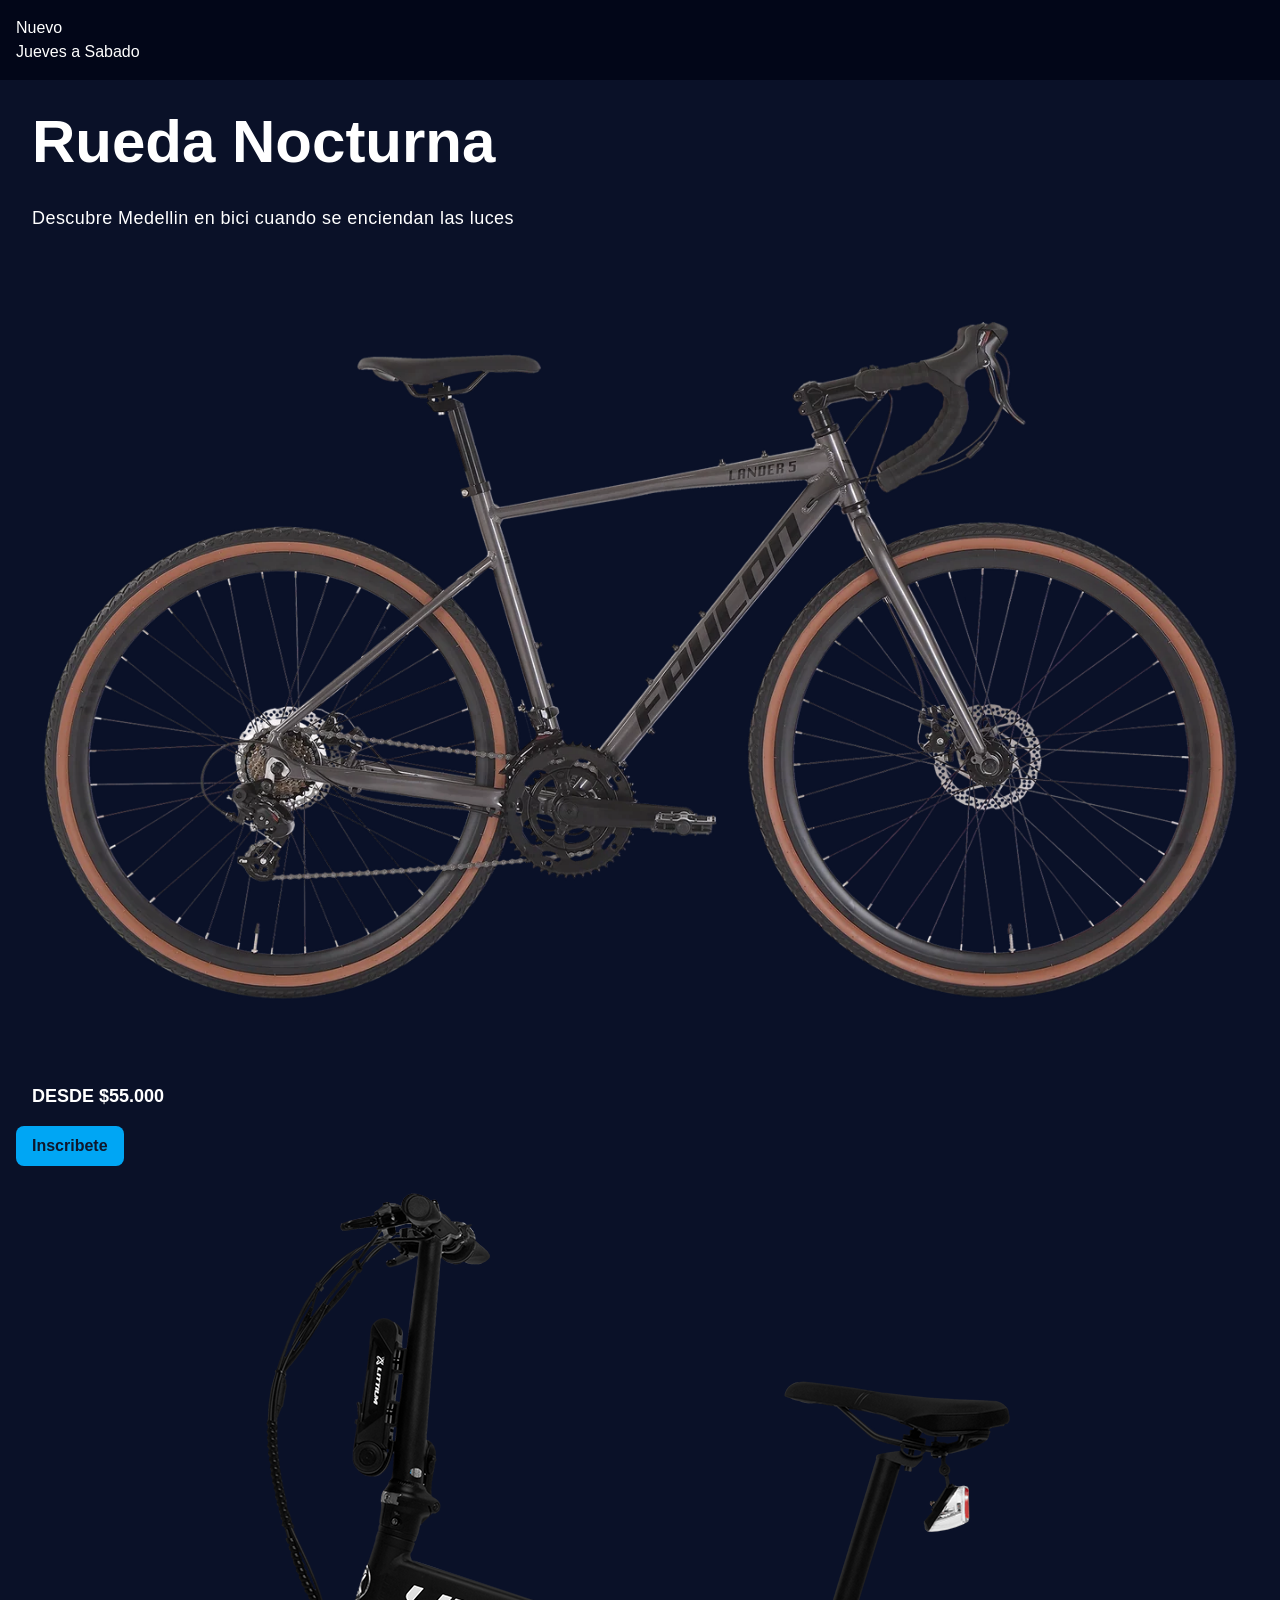
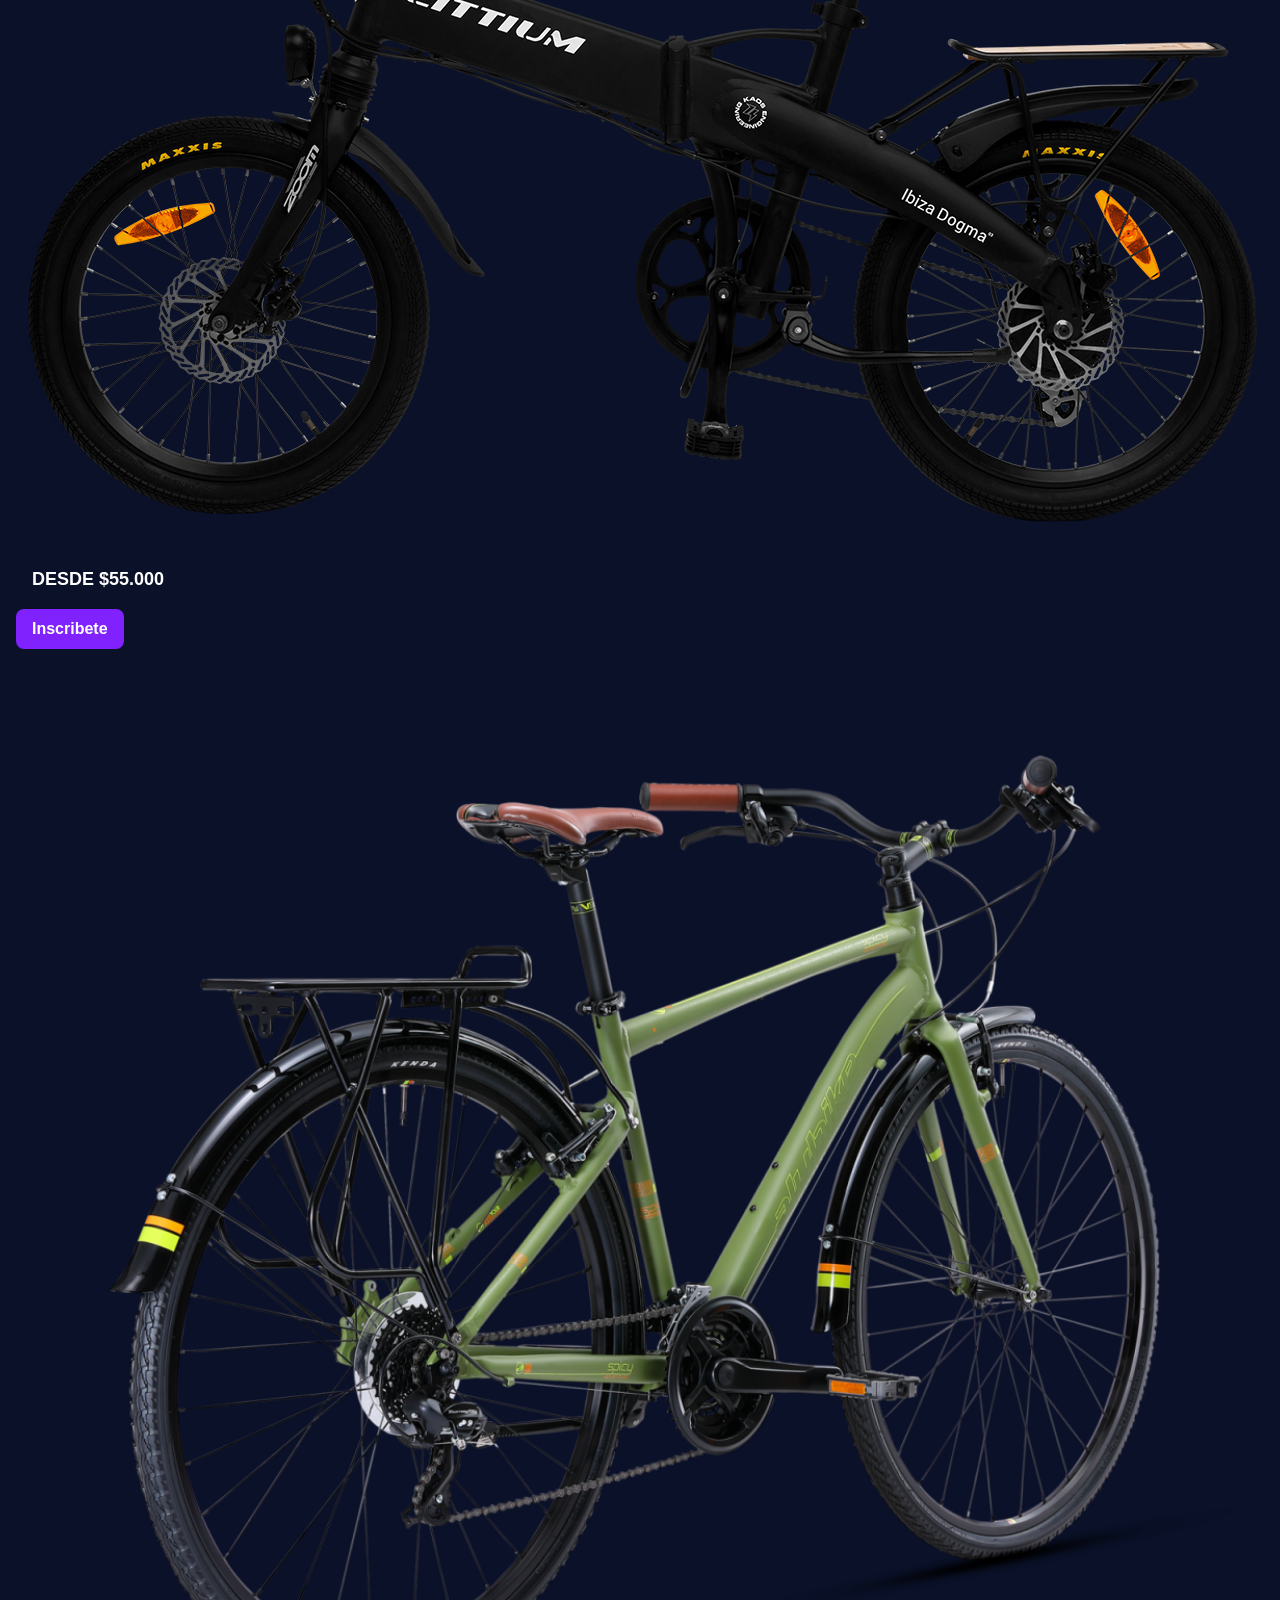
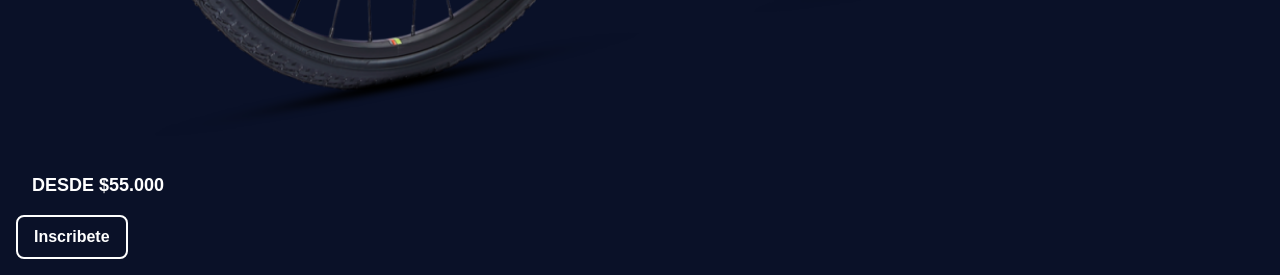
==== nocturna/index.html @ 8369d0ea "Add Tailwind CLI build for nocturna Co-authored-by: Copilot <223556219+Copilot@users.noreply.github." ====
<!DOCTYPE html>
<html lang="es">
<head>
  <meta charset="UTF-8">
  <meta name="viewport" content="width=device-width, initial-scale=1.0">
  <title>Rueda Nocturna</title>
  <link href="./src/output.css" rel="stylesheet">
</head>
<body class="min-h-screen bg-miColor-500 text-white">
  <header class="bg-miColor-900 p-4">
    <p>Nuevo</p>
    <p>Jueves a Sabado</p>
  </header>

  <main class="bg-miColor-500 p-4">
    <section>
      <h1 class="bg-miColor-100 p-4 text-6xl font-bold">Rueda Nocturna</h1>
      <p class="p-4 text-lg tracking-wide">Descubre Medellin en bici cuando se enciendan las luces</p>

      <img src="../img/Gravel Aventura.png" alt="Gravel Aventura" class="h-auto w-full" width="600" height="400">
      <p class="p-4 text-lg uppercase"><strong>desde $55.000</strong></p>
      <button class="rounded-lg bg-sky-500 px-4 py-2 font-semibold text-slate-900 transition-colors hover:bg-sky-400 focus-visible:outline-none focus-visible:ring-2 focus-visible:ring-yellow-300 focus-visible:ring-offset-2">Inscribete</button>

      <img src="../img/Electrica Urbana.png" alt="Bicicleta electrica" class="h-auto w-full" width="600" height="400">
      <p class="p-4 text-lg uppercase"><strong>desde $55.000</strong></p>
      <button class="rounded-lg bg-violet-600 px-4 py-2 font-semibold text-white transition-colors hover:bg-violet-500 focus-visible:outline-none focus-visible:ring-2 focus-visible:ring-yellow-300 focus-visible:ring-offset-2">Inscribete</button>

      <img src="../img/Urbana.png" alt="Bicicleta Urbana" class="h-auto w-full" width="600" height="400">
      <p class="p-4 text-lg uppercase"><strong>desde $55.000</strong></p>
      <button class="rounded-lg border-2 border-white bg-transparent px-4 py-2 font-semibold text-white transition-colors hover:bg-white hover:text-miColor-900 focus-visible:outline-none focus-visible:ring-2 focus-visible:ring-yellow-300 focus-visible:ring-offset-2">Inscribete</button>
    </section>
  </main>
</body>
</html>
---- nocturna/src/output.css ----
/*! tailwindcss v4.3.5 | MIT License | https://tailwindcss.com */
@layer properties;
@layer theme, base, components, utilities;
@layer theme {
  :root, :host {
    --font-sans: -apple-system, BlinkMacSystemFont, "Segoe UI", Roboto, "Helvetica Neue",
      "Noto Sans", Arial, sans-serif, "Apple Color Emoji", "Segoe UI Emoji",
      "Segoe UI Symbol", "Noto Color Emoji";
    --font-mono: ui-monospace, SFMono-Regular, Menlo, Monaco, Consolas, "Liberation Mono",
      "Courier New", monospace;
    --color-yellow-300: oklch(90.5% 0.182 98.111);
    --color-sky-400: oklch(74.6% 0.16 232.661);
    --color-sky-500: oklch(68.5% 0.169 237.323);
    --color-sky-700: oklch(50% 0.134 242.749);
    --color-blue-700: oklch(48.8% 0.243 264.376);
    --color-violet-500: oklch(60.6% 0.25 292.717);
    --color-violet-600: oklch(54.1% 0.281 293.009);
    --color-slate-900: oklch(20.8% 0.042 265.755);
    --color-white: #fff;
    --spacing: 0.25rem;
    --text-lg: 1.125rem;
    --text-lg--line-height: calc(1.75 / 1.125);
    --text-6xl: 3.75rem;
    --text-6xl--line-height: 1;
    --font-weight-semibold: 600;
    --font-weight-bold: 700;
    --tracking-wide: 0.025em;
    --radius-lg: 0.5rem;
    --default-transition-duration: 150ms;
    --default-transition-timing-function: cubic-bezier(0.4, 0, 0.2, 1);
    --default-font-family: var(--font-sans);
    --default-mono-font-family: var(--font-mono);
    --color-miColor-100: #0A1128;
    --color-miColor-500: #0A1128;
    --color-miColor-900: oklch(12.9% 0.042 264.695);
  }
}
@layer base {
  *, ::after, ::before, ::backdrop, ::file-selector-button {
    box-sizing: border-box;
    margin: 0;
    padding: 0;
    border: 0 solid;
  }
  html, :host {
    line-height: 1.5;
    -webkit-text-size-adjust: 100%;
    tab-size: 4;
    font-family: var(--default-font-family, -apple-system, BlinkMacSystemFont, "Segoe UI", Roboto, "Helvetica Neue", "Noto Sans", Arial, sans-serif, "Apple Color Emoji", "Segoe UI Emoji", "Segoe UI Symbol", "Noto Color Emoji");
    font-feature-settings: var(--default-font-feature-settings, normal);
    font-variation-settings: var(--default-font-variation-settings, normal);
    -webkit-tap-highlight-color: transparent;
  }
  hr {
    height: 0;
    color: inherit;
    border-top-width: 1px;
  }
  abbr:where([title]) {
    -webkit-text-decoration: underline dotted;
    text-decoration: underline dotted;
  }
  h1, h2, h3, h4, h5, h6 {
    font-size: inherit;
    font-weight: inherit;
  }
  a {
    color: inherit;
    -webkit-text-decoration: inherit;
    text-decoration: inherit;
  }
  b, strong {
    font-weight: bolder;
  }
  code, kbd, samp, pre {
    font-family: var(--default-mono-font-family, ui-monospace, SFMono-Regular, Menlo, Monaco, Consolas, "Liberation Mono", "Courier New", monospace);
    font-feature-settings: var(--default-mono-font-feature-settings, normal);
    font-variation-settings: var(--default-mono-font-variation-settings, normal);
    font-size: 1em;
  }
  small {
    font-size: 80%;
  }
  sub, sup {
    font-size: 75%;
    line-height: 0;
    position: relative;
    vertical-align: baseline;
  }
  sub {
    bottom: -0.25em;
  }
  sup {
    top: -0.5em;
  }
  table {
    text-indent: 0;
    border-color: inherit;
    border-collapse: collapse;
  }
  :-moz-focusring:where(:not(iframe)) {
    outline: auto;
  }
  progress {
    vertical-align: baseline;
  }
  summary {
    display: list-item;
  }
  ol, ul, menu {
    list-style: none;
  }
  img, svg, video, canvas, audio, iframe, embed, object {
    display: block;
    vertical-align: middle;
  }
  img, video {
    max-width: 100%;
    height: auto;
  }
  button, input, select, optgroup, textarea, ::file-selector-button {
    font: inherit;
    font-feature-settings: inherit;
    font-variation-settings: inherit;
    letter-spacing: inherit;
    color: inherit;
    border-radius: 0;
    background-color: transparent;
    opacity: 1;
  }
  :where(select:is([multiple], [size])) optgroup {
    font-weight: bolder;
  }
  :where(select:is([multiple], [size])) optgroup option {
    padding-inline-start: 20px;
  }
  ::file-selector-button {
    margin-inline-end: 4px;
  }
  ::placeholder {
    opacity: 1;
  }
  @supports (not (-webkit-appearance: -apple-pay-button))  or (contain-intrinsic-size: 1px) {
    ::placeholder {
      color: currentcolor;
      @supports (color: color-mix(in lab, red, red)) {
        color: color-mix(in oklab, currentcolor 50%, transparent);
      }
    }
  }
  textarea {
    resize: vertical;
  }
  ::-webkit-search-decoration {
    -webkit-appearance: none;
  }
  ::-webkit-date-and-time-value {
    min-height: 1lh;
    text-align: inherit;
  }
  ::-webkit-datetime-edit {
    display: inline-flex;
  }
  ::-webkit-datetime-edit-fields-wrapper {
    padding: 0;
  }
  ::-webkit-datetime-edit, ::-webkit-datetime-edit-year-field, ::-webkit-datetime-edit-month-field, ::-webkit-datetime-edit-day-field, ::-webkit-datetime-edit-hour-field, ::-webkit-datetime-edit-minute-field, ::-webkit-datetime-edit-second-field, ::-webkit-datetime-edit-millisecond-field, ::-webkit-datetime-edit-meridiem-field {
    padding-block: 0;
  }
  ::-webkit-calendar-picker-indicator {
    line-height: 1;
  }
  :-moz-ui-invalid {
    box-shadow: none;
  }
  button, input:where([type="button"], [type="reset"], [type="submit"]), ::file-selector-button {
    appearance: button;
  }
  ::-webkit-inner-spin-button, ::-webkit-outer-spin-button {
    height: auto;
  }
  [hidden]:where(:not([hidden="until-found"])) {
    display: none !important;
  }
}
@layer utilities {
  .h-auto {
    height: auto;
  }
  .min-h-screen {
    min-height: 100vh;
  }
  .w-full {
    width: 100%;
  }
  .rounded-lg {
    border-radius: var(--radius-lg);
  }
  .border-2 {
    border-style: var(--tw-border-style);
    border-width: 2px;
  }
  .border-white {
    border-color: var(--color-white);
  }
  .bg-miColor-100 {
    background-color: var(--color-miColor-100);
  }
  .bg-miColor-500 {
    background-color: var(--color-miColor-500);
  }
  .bg-miColor-900 {
    background-color: var(--color-miColor-900);
  }
  .bg-sky-500 {
    background-color: var(--color-sky-500);
  }
  .bg-transparent {
    background-color: transparent;
  }
  .bg-violet-600 {
    background-color: var(--color-violet-600);
  }
  .p-4 {
    padding: calc(var(--spacing) * 4);
  }
  .px-4 {
    padding-inline: calc(var(--spacing) * 4);
  }
  .py-2 {
    padding-block: calc(var(--spacing) * 2);
  }
  .text-6xl {
    font-size: var(--text-6xl);
    line-height: var(--tw-leading, var(--text-6xl--line-height));
  }
  .text-lg {
    font-size: var(--text-lg);
    line-height: var(--tw-leading, var(--text-lg--line-height));
  }
  .font-bold {
    --tw-font-weight: var(--font-weight-bold);
    font-weight: var(--font-weight-bold);
  }
  .font-semibold {
    --tw-font-weight: var(--font-weight-semibold);
    font-weight: var(--font-weight-semibold);
  }
  .tracking-wide {
    --tw-tracking: var(--tracking-wide);
    letter-spacing: var(--tracking-wide);
  }
  .text-slate-900 {
    color: var(--color-slate-900);
  }
  .text-white {
    color: var(--color-white);
  }
  .uppercase {
    text-transform: uppercase;
  }
  .transition-colors {
    transition-property: color, background-color, border-color, outline-color, text-decoration-color, fill, stroke, --tw-gradient-from, --tw-gradient-via, --tw-gradient-to;
    transition-timing-function: var(--tw-ease, var(--default-transition-timing-function));
    transition-duration: var(--tw-duration, var(--default-transition-duration));
  }
  @media (hover: hover) {
    :is(:where(.group):hover .group-hover\:stroke-white) {
      stroke: var(--color-white);
    }
    .hover\:bg-blue-700:hover {
      background-color: var(--color-blue-700);
    }
    .hover\:bg-sky-400:hover {
      background-color: var(--color-sky-400);
    }
    .hover\:bg-violet-500:hover {
      background-color: var(--color-violet-500);
    }
    .hover\:bg-white:hover {
      background-color: var(--color-white);
    }
    .hover\:text-miColor-900:hover {
      color: var(--color-miColor-900);
    }
  }
  .focus\:ring-sky-400:focus {
    --tw-ring-color: var(--color-sky-400);
  }
  .focus\:outline-none:focus {
    --tw-outline-style: none;
    outline-style: none;
  }
  .focus-visible\:ring-2:focus-visible {
    --tw-ring-shadow: var(--tw-ring-inset, ) 0 0 0 calc(2px + var(--tw-ring-offset-width)) var(--tw-ring-color, currentcolor);
    box-shadow: var(--tw-inset-shadow), var(--tw-inset-ring-shadow), var(--tw-ring-offset-shadow), var(--tw-ring-shadow), var(--tw-shadow);
  }
  .focus-visible\:ring-yellow-300:focus-visible {
    --tw-ring-color: var(--color-yellow-300);
  }
  .focus-visible\:ring-offset-2:focus-visible {
    --tw-ring-offset-width: 2px;
    --tw-ring-offset-shadow: var(--tw-ring-inset, ) 0 0 0 var(--tw-ring-offset-width) var(--tw-ring-offset-color);
  }
  .focus-visible\:outline-none:focus-visible {
    --tw-outline-style: none;
    outline-style: none;
  }
  .active\:bg-sky-700:active {
    background-color: var(--color-sky-700);
  }
}
@property --tw-border-style {
  syntax: "*";
  inherits: false;
  initial-value: solid;
}
@property --tw-font-weight {
  syntax: "*";
  inherits: false;
}
@property --tw-tracking {
  syntax: "*";
  inherits: false;
}
@property --tw-shadow {
  syntax: "*";
  inherits: false;
  initial-value: 0 0 #0000;
}
@property --tw-shadow-color {
  syntax: "*";
  inherits: false;
}
@property --tw-shadow-alpha {
  syntax: "<percentage>";
  inherits: false;
  initial-value: 100%;
}
@property --tw-inset-shadow {
  syntax: "*";
  inherits: false;
  initial-value: 0 0 #0000;
}
@property --tw-inset-shadow-color {
  syntax: "*";
  inherits: false;
}
@property --tw-inset-shadow-alpha {
  syntax: "<percentage>";
  inherits: false;
  initial-value: 100%;
}
@property --tw-ring-color {
  syntax: "*";
  inherits: false;
}
@property --tw-ring-shadow {
  syntax: "*";
  inherits: false;
  initial-value: 0 0 #0000;
}
@property --tw-inset-ring-color {
  syntax: "*";
  inherits: false;
}
@property --tw-inset-ring-shadow {
  syntax: "*";
  inherits: false;
  initial-value: 0 0 #0000;
}
@property --tw-ring-inset {
  syntax: "*";
  inherits: false;
}
@property --tw-ring-offset-width {
  syntax: "<length>";
  inherits: false;
  initial-value: 0px;
}
@property --tw-ring-offset-color {
  syntax: "*";
  inherits: false;
  initial-value: #fff;
}
@property --tw-ring-offset-shadow {
  syntax: "*";
  inherits: false;
  initial-value: 0 0 #0000;
}
@layer properties {
  @supports ((-webkit-hyphens: none) and (not (margin-trim: block))) or ((-moz-orient: inline) and (not (color:rgb(from red r g b)))) {
    *, ::before, ::after, ::backdrop {
      --tw-border-style: solid;
      --tw-font-weight: initial;
      --tw-tracking: initial;
      --tw-shadow: 0 0 #0000;
      --tw-shadow-color: initial;
      --tw-shadow-alpha: 100%;
      --tw-inset-shadow: 0 0 #0000;
      --tw-inset-shadow-color: initial;
      --tw-inset-shadow-alpha: 100%;
      --tw-ring-color: initial;
      --tw-ring-shadow: 0 0 #0000;
      --tw-inset-ring-color: initial;
      --tw-inset-ring-shadow: 0 0 #0000;
      --tw-ring-inset: initial;
      --tw-ring-offset-width: 0px;
      --tw-ring-offset-color: #fff;
      --tw-ring-offset-shadow: 0 0 #0000;
    }
  }
}
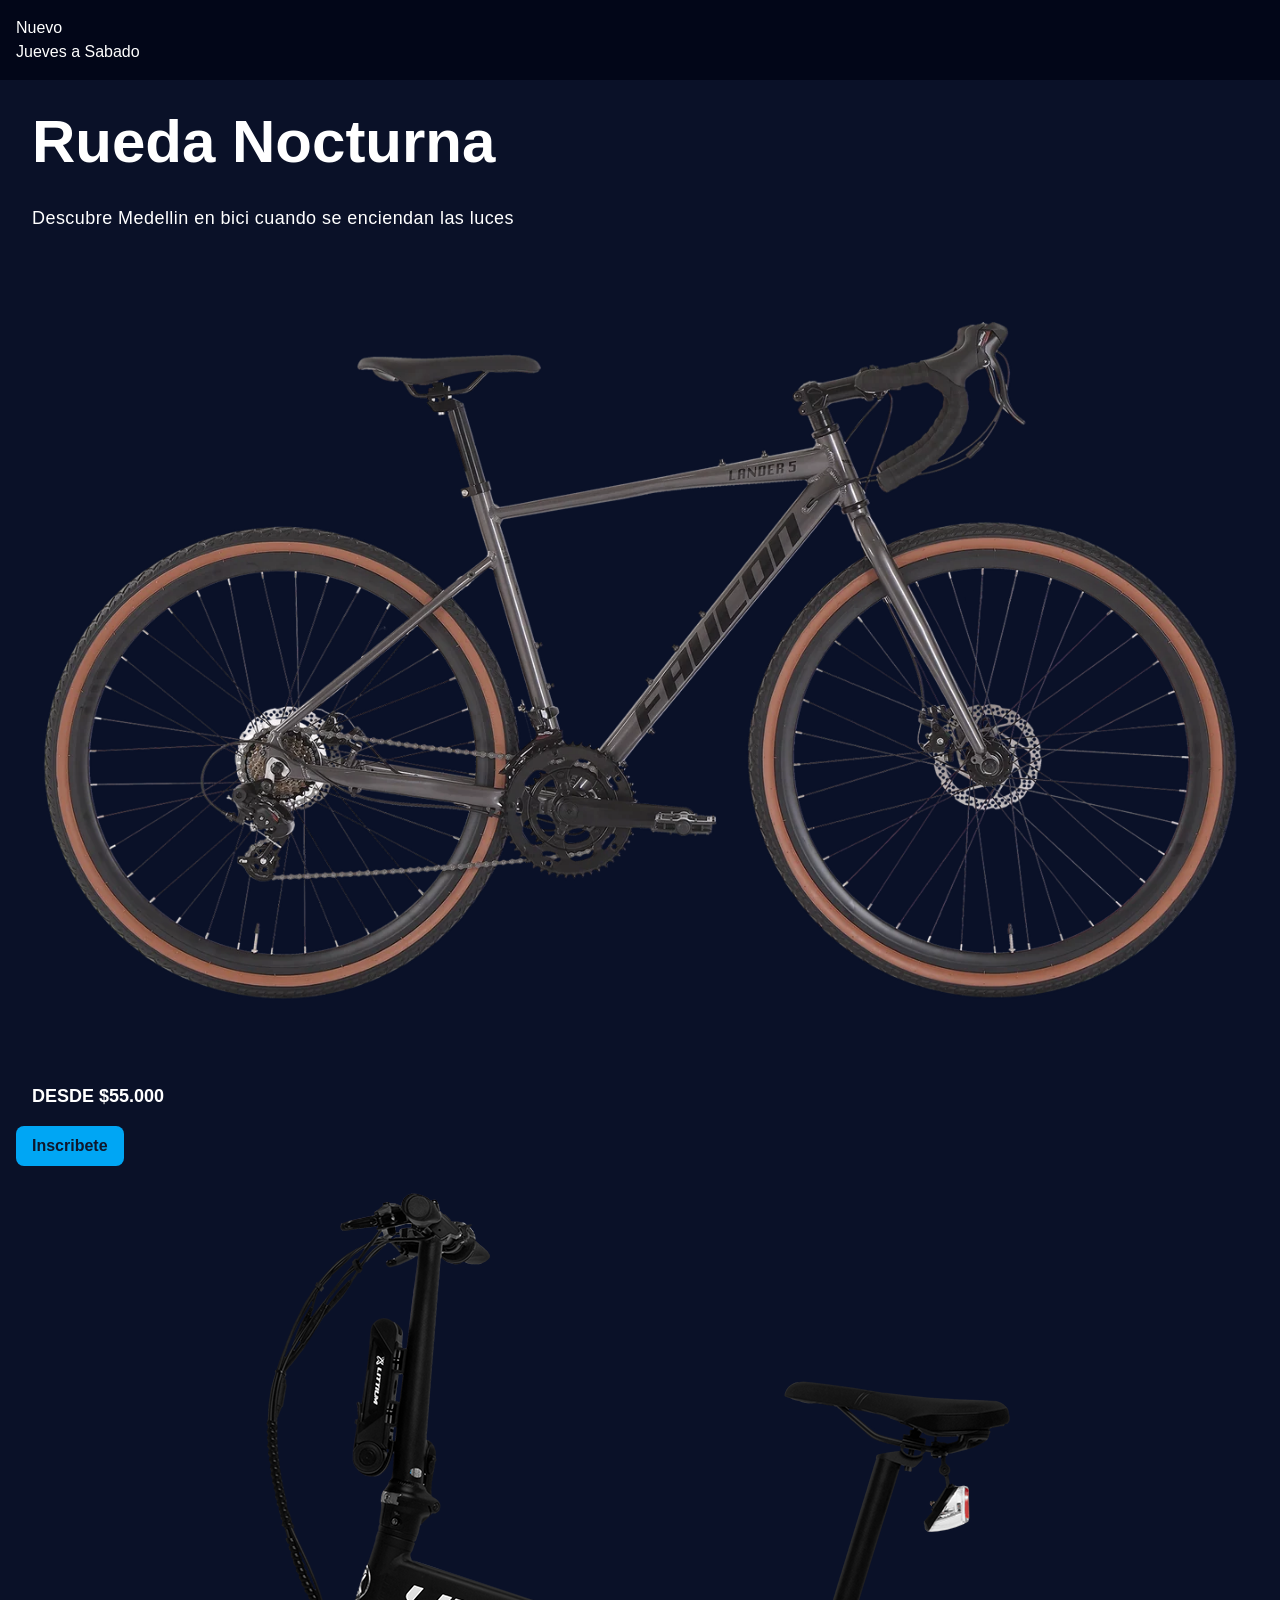
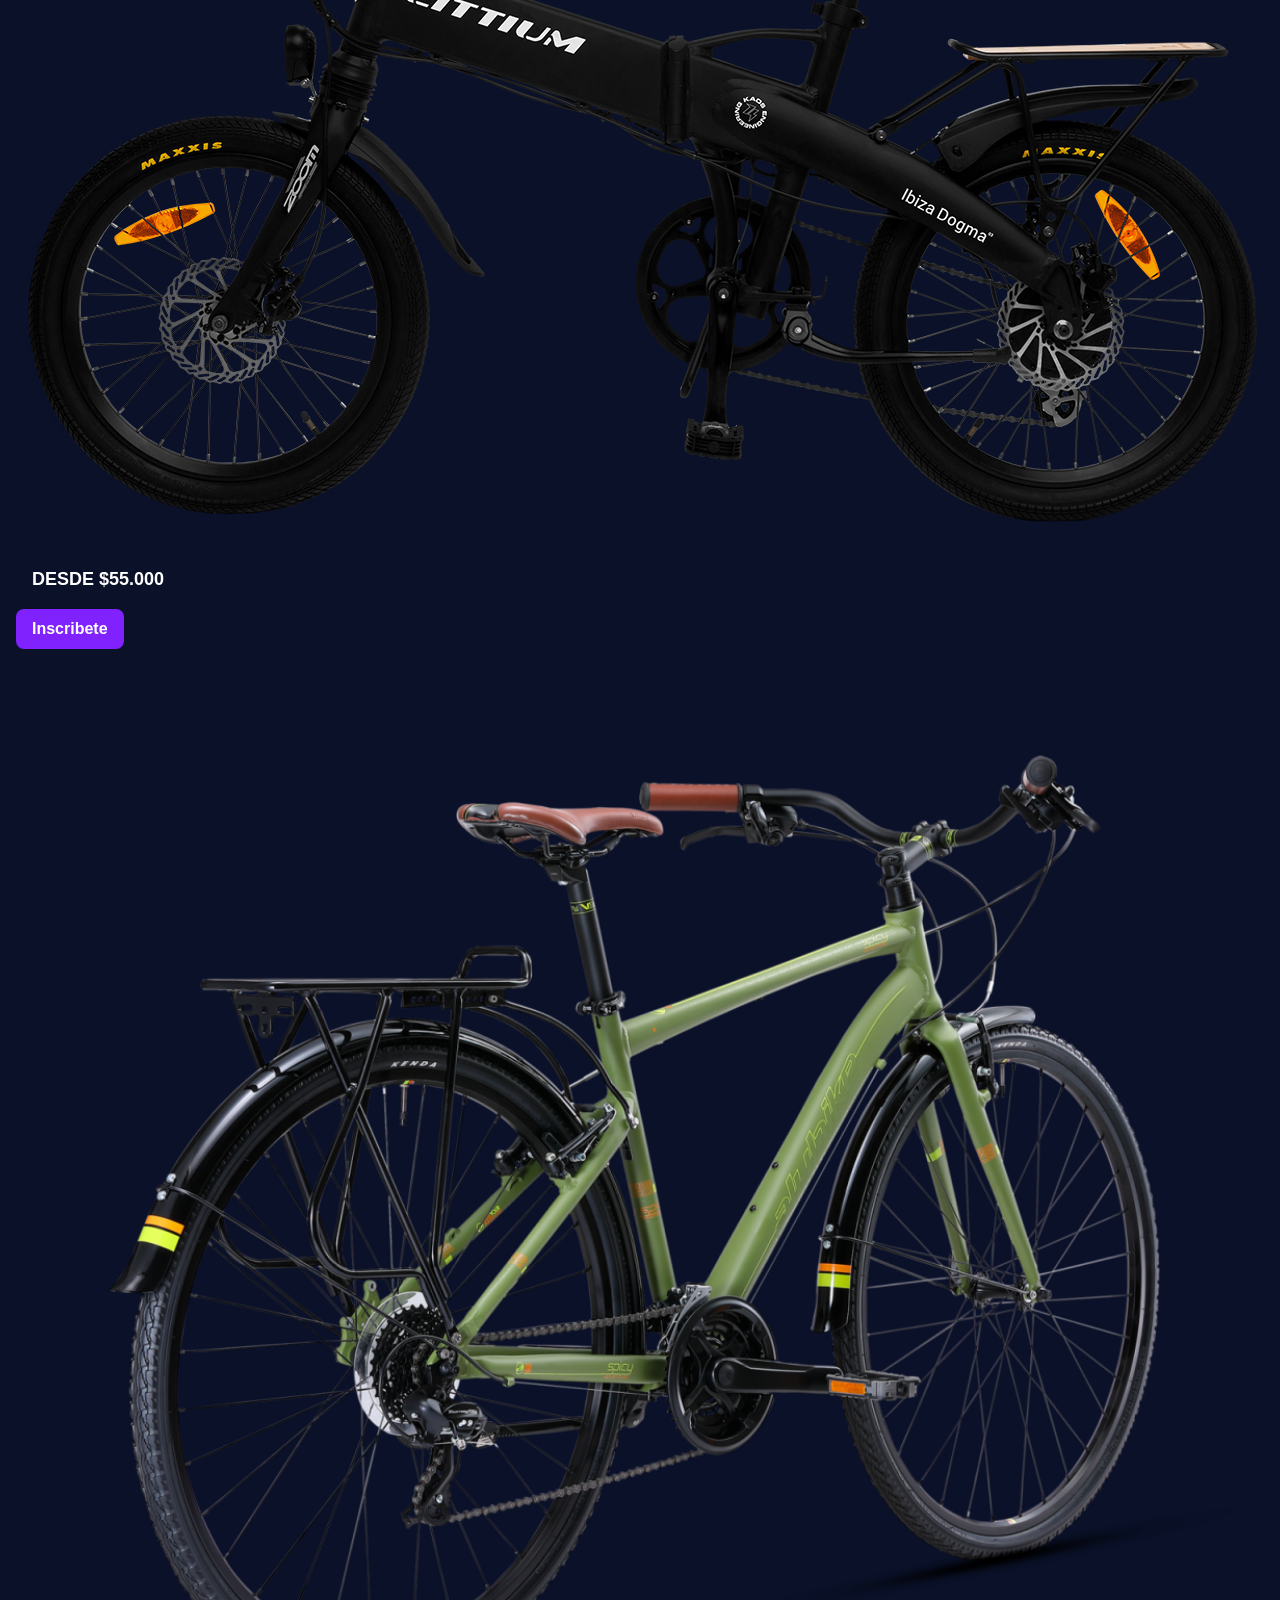
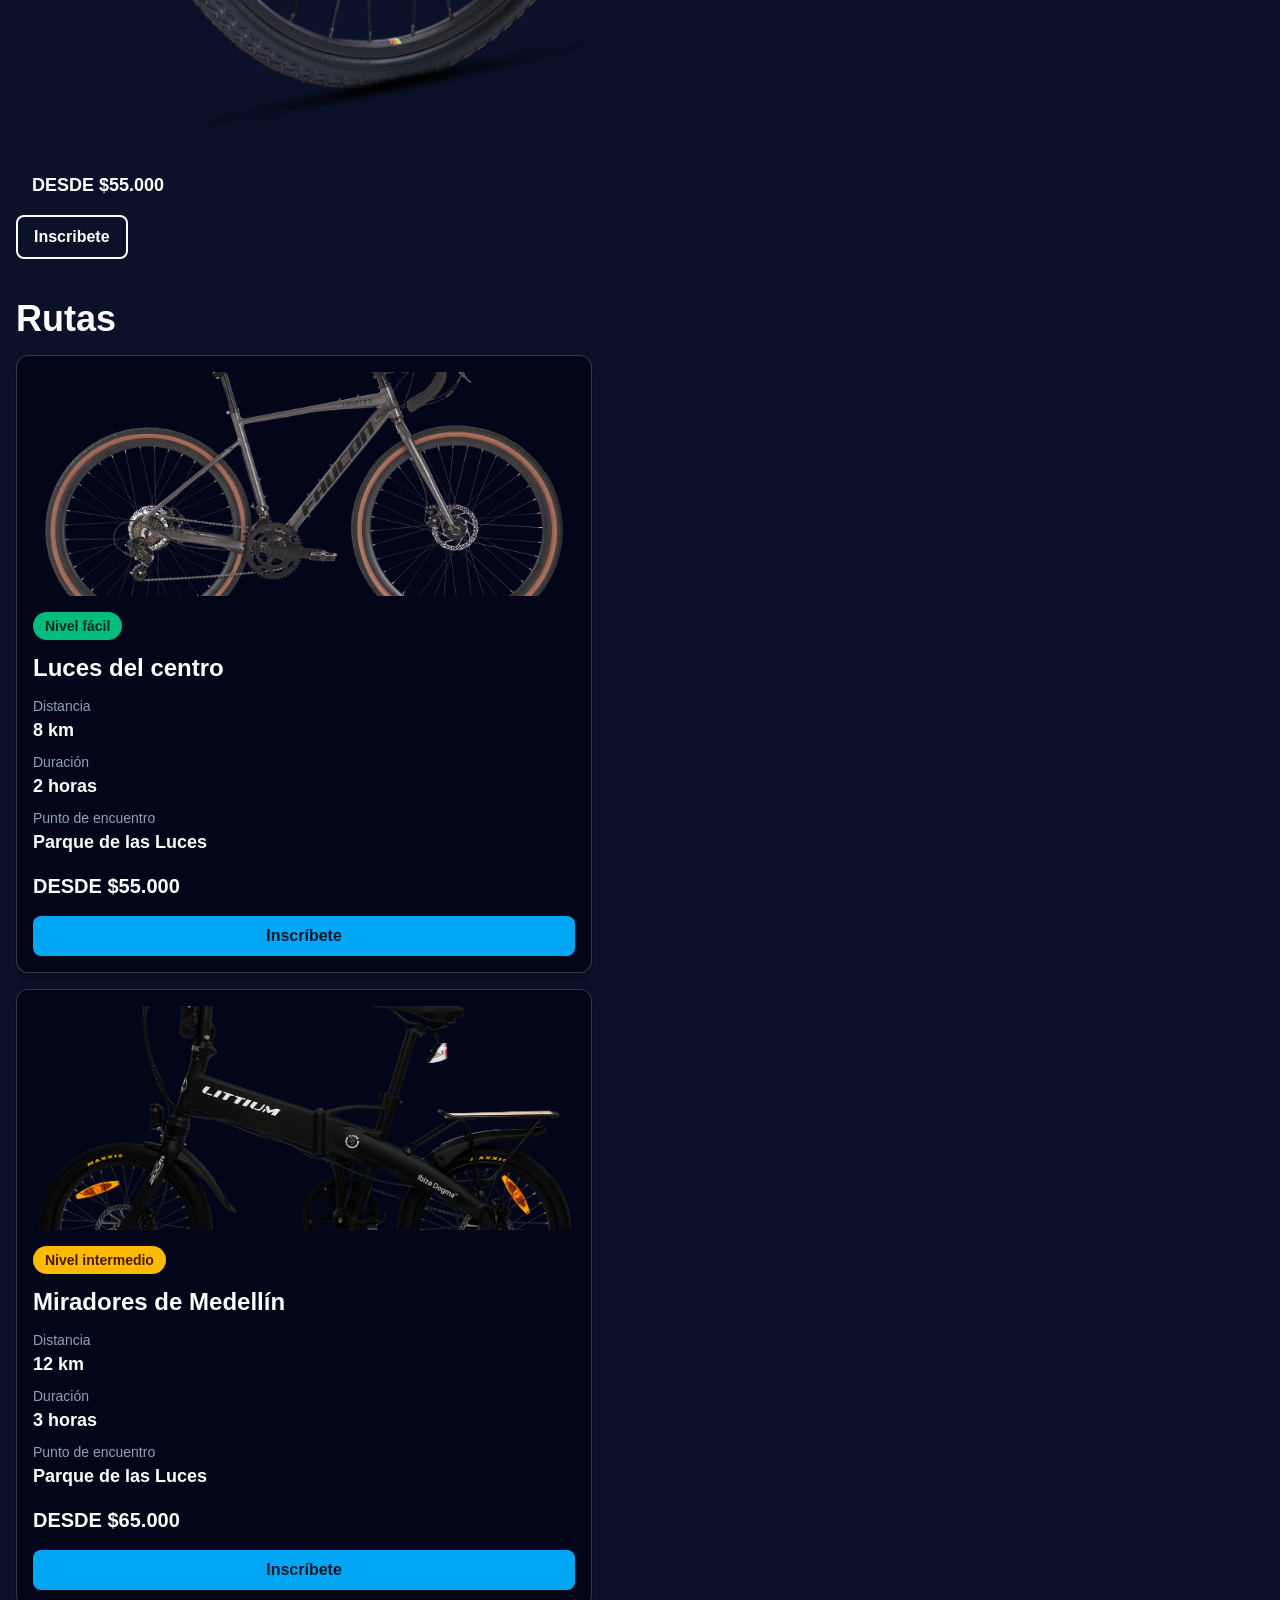
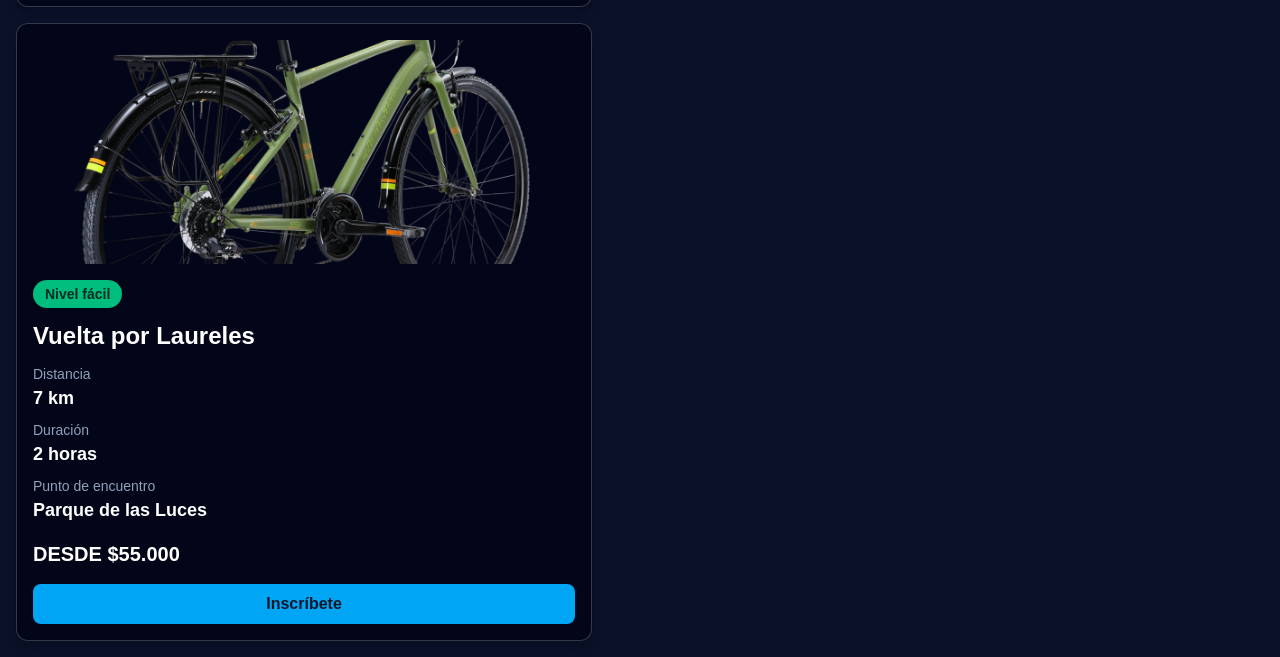
==== commit 21c87088: "Rueda Nocturna dia 1-parte tres" ====
--- a/nocturna/index.html
+++ b/nocturna/index.html
@@ -29,6 +29,46 @@
       <p class="p-4 text-lg uppercase"><strong>desde $55.000</strong></p>
       <button class="rounded-lg border-2 border-white bg-transparent px-4 py-2 font-semibold text-white transition-colors hover:bg-white hover:text-miColor-900 focus-visible:outline-none focus-visible:ring-2 focus-visible:ring-yellow-300 focus-visible:ring-offset-2">Inscribete</button>
     </section>
+
+    <section class="mt-10" aria-labelledby="rutas-titulo">
+      <h2 id="rutas-titulo" class="mb-4 text-4xl font-bold">Rutas</h2>
+      <article class="max-w-xl overflow-hidden rounded-xl border border-white/20 bg-miColor-900 p-4 shadow-lg transition-all duration-300 hover:border-sky-400 hover:shadow-xl">
+        <img src="../img/Gravel Aventura.png" alt="Bicicleta Gravel para recorrer las calles de Medellín de noche" class="mb-4 h-56 w-full rounded-lg object-cover" width="600" height="400">
+        <span class="inline-block rounded-full bg-emerald-500 px-3 py-1 text-sm font-semibold text-emerald-950">Nivel fácil</span>
+        <h3 class="mt-3 text-2xl font-bold">Luces del centro</h3>
+        <ul class="mt-3 space-y-2 text-lg">
+          <li><span class="block text-sm text-slate-400">Distancia</span><strong class="font-semibold">8 km</strong></li>
+          <li><span class="block text-sm text-slate-400">Duración</span><strong class="font-semibold">2 horas</strong></li>
+          <li><span class="block text-sm text-slate-400">Punto de encuentro</span><strong class="font-semibold">Parque de las Luces</strong></li>
+        </ul>
+        <p class="mt-4 text-xl font-bold uppercase">Desde $55.000</p>
+        <button class="mt-4 w-full rounded-lg bg-sky-500 px-4 py-2 font-semibold text-slate-900 transition-colors hover:bg-sky-400 focus-visible:outline-none focus-visible:ring-2 focus-visible:ring-yellow-300 focus-visible:ring-offset-2">Inscríbete</button>
+      </article>
+      <article class="mt-4 max-w-xl overflow-hidden rounded-xl border border-white/20 bg-miColor-900 p-4 shadow-lg transition-all duration-300 hover:border-sky-400 hover:shadow-xl">
+        <img src="../img/Electrica Urbana.png" alt="Bicicleta eléctrica para subir a los miradores de Medellín" class="mb-4 h-56 w-full rounded-lg object-cover" width="600" height="400">
+        <span class="inline-block rounded-full bg-amber-400 px-3 py-1 text-sm font-semibold text-amber-950">Nivel intermedio</span>
+        <h3 class="mt-3 text-2xl font-bold">Miradores de Medellín</h3>
+        <ul class="mt-3 space-y-2 text-lg">
+          <li><span class="block text-sm text-slate-400">Distancia</span><strong class="font-semibold">12 km</strong></li>
+          <li><span class="block text-sm text-slate-400">Duración</span><strong class="font-semibold">3 horas</strong></li>
+          <li><span class="block text-sm text-slate-400">Punto de encuentro</span><strong class="font-semibold">Parque de las Luces</strong></li>
+        </ul>
+        <p class="mt-4 text-xl font-bold uppercase">Desde $65.000</p>
+        <button class="mt-4 w-full rounded-lg bg-sky-500 px-4 py-2 font-semibold text-slate-900 transition-colors hover:bg-sky-400 focus-visible:outline-none focus-visible:ring-2 focus-visible:ring-yellow-300 focus-visible:ring-offset-2">Inscríbete</button>
+      </article>
+      <article class="mt-4 max-w-xl overflow-hidden rounded-xl border border-white/20 bg-miColor-900 p-4 shadow-lg transition-all duration-300 hover:border-sky-400 hover:shadow-xl">
+        <img src="../img/Urbana.png" alt="Bicicleta urbana para recorrer Laureles de noche" class="mb-4 h-56 w-full rounded-lg object-cover" width="600" height="400">
+        <span class="inline-block rounded-full bg-emerald-500 px-3 py-1 text-sm font-semibold text-emerald-950">Nivel fácil</span>
+        <h3 class="mt-3 text-2xl font-bold">Vuelta por Laureles</h3>
+        <ul class="mt-3 space-y-2 text-lg">
+          <li><span class="block text-sm text-slate-400">Distancia</span><strong class="font-semibold">7 km</strong></li>
+          <li><span class="block text-sm text-slate-400">Duración</span><strong class="font-semibold">2 horas</strong></li>
+          <li><span class="block text-sm text-slate-400">Punto de encuentro</span><strong class="font-semibold">Parque de las Luces</strong></li>
+        </ul>
+        <p class="mt-4 text-xl font-bold uppercase">Desde $55.000</p>
+        <button class="mt-4 w-full rounded-lg bg-sky-500 px-4 py-2 font-semibold text-slate-900 transition-colors hover:bg-sky-400 focus-visible:outline-none focus-visible:ring-2 focus-visible:ring-yellow-300 focus-visible:ring-offset-2">Inscríbete</button>
+      </article>
+    </section>
   </main>
 </body>
 </html>
--- a/nocturna/src/output.css
+++ b/nocturna/src/output.css
@@ -8,24 +8,39 @@
       "Segoe UI Symbol", "Noto Color Emoji";
     --font-mono: ui-monospace, SFMono-Regular, Menlo, Monaco, Consolas, "Liberation Mono",
       "Courier New", monospace;
+    --color-amber-400: oklch(82.8% 0.189 84.429);
+    --color-amber-950: oklch(27.9% 0.077 45.635);
     --color-yellow-300: oklch(90.5% 0.182 98.111);
+    --color-emerald-500: oklch(69.6% 0.17 162.48);
+    --color-emerald-950: oklch(26.2% 0.051 172.552);
     --color-sky-400: oklch(74.6% 0.16 232.661);
     --color-sky-500: oklch(68.5% 0.169 237.323);
     --color-sky-700: oklch(50% 0.134 242.749);
     --color-blue-700: oklch(48.8% 0.243 264.376);
     --color-violet-500: oklch(60.6% 0.25 292.717);
     --color-violet-600: oklch(54.1% 0.281 293.009);
+    --color-slate-400: oklch(70.4% 0.04 256.788);
     --color-slate-900: oklch(20.8% 0.042 265.755);
     --color-white: #fff;
     --spacing: 0.25rem;
+    --container-xl: 36rem;
+    --text-sm: 0.875rem;
+    --text-sm--line-height: calc(1.25 / 0.875);
     --text-lg: 1.125rem;
     --text-lg--line-height: calc(1.75 / 1.125);
+    --text-xl: 1.25rem;
+    --text-xl--line-height: calc(1.75 / 1.25);
+    --text-2xl: 1.5rem;
+    --text-2xl--line-height: calc(2 / 1.5);
+    --text-4xl: 2.25rem;
+    --text-4xl--line-height: calc(2.5 / 2.25);
     --text-6xl: 3.75rem;
     --text-6xl--line-height: 1;
     --font-weight-semibold: 600;
     --font-weight-bold: 700;
     --tracking-wide: 0.025em;
     --radius-lg: 0.5rem;
+    --radius-xl: 0.75rem;
     --default-transition-duration: 150ms;
     --default-transition-timing-function: cubic-bezier(0.4, 0, 0.2, 1);
     --default-font-family: var(--font-sans);
@@ -184,6 +199,27 @@
   }
 }
 @layer utilities {
+  .mt-3 {
+    margin-top: calc(var(--spacing) * 3);
+  }
+  .mt-4 {
+    margin-top: calc(var(--spacing) * 4);
+  }
+  .mt-10 {
+    margin-top: calc(var(--spacing) * 10);
+  }
+  .mb-4 {
+    margin-bottom: calc(var(--spacing) * 4);
+  }
+  .block {
+    display: block;
+  }
+  .inline-block {
+    display: inline-block;
+  }
+  .h-56 {
+    height: calc(var(--spacing) * 56);
+  }
   .h-auto {
     height: auto;
   }
@@ -193,8 +229,29 @@
   .w-full {
     width: 100%;
   }
+  .max-w-xl {
+    max-width: var(--container-xl);
+  }
+  :where(.space-y-2 > :not(:last-child)) {
+    --tw-space-y-reverse: 0;
+    margin-block-start: calc(calc(var(--spacing) * 2) * var(--tw-space-y-reverse));
+    margin-block-end: calc(calc(var(--spacing) * 2) * calc(1 - var(--tw-space-y-reverse)));
+  }
+  .overflow-hidden {
+    overflow: hidden;
+  }
+  .rounded-full {
+    border-radius: calc(infinity * 1px);
+  }
   .rounded-lg {
     border-radius: var(--radius-lg);
+  }
+  .rounded-xl {
+    border-radius: var(--radius-xl);
+  }
+  .border {
+    border-style: var(--tw-border-style);
+    border-width: 1px;
   }
   .border-2 {
     border-style: var(--tw-border-style);
@@ -203,6 +260,18 @@
   .border-white {
     border-color: var(--color-white);
   }
+  .border-white\/20 {
+    border-color: color-mix(in srgb, #fff 20%, transparent);
+    @supports (color: color-mix(in lab, red, red)) {
+      border-color: color-mix(in oklab, var(--color-white) 20%, transparent);
+    }
+  }
+  .bg-amber-400 {
+    background-color: var(--color-amber-400);
+  }
+  .bg-emerald-500 {
+    background-color: var(--color-emerald-500);
+  }
   .bg-miColor-100 {
     background-color: var(--color-miColor-100);
   }
@@ -221,14 +290,34 @@
   .bg-violet-600 {
     background-color: var(--color-violet-600);
   }
+  .object-cover {
+    object-fit: cover;
+  }
   .p-4 {
     padding: calc(var(--spacing) * 4);
   }
+  .px-3 {
+    padding-inline: calc(var(--spacing) * 3);
+  }
   .px-4 {
     padding-inline: calc(var(--spacing) * 4);
   }
+  .py-1 {
+    padding-block: var(--spacing);
+  }
   .py-2 {
     padding-block: calc(var(--spacing) * 2);
+  }
+  .font-sans {
+    font-family: var(--font-sans);
+  }
+  .text-2xl {
+    font-size: var(--text-2xl);
+    line-height: var(--tw-leading, var(--text-2xl--line-height));
+  }
+  .text-4xl {
+    font-size: var(--text-4xl);
+    line-height: var(--tw-leading, var(--text-4xl--line-height));
   }
   .text-6xl {
     font-size: var(--text-6xl);
@@ -238,6 +327,14 @@
     font-size: var(--text-lg);
     line-height: var(--tw-leading, var(--text-lg--line-height));
   }
+  .text-sm {
+    font-size: var(--text-sm);
+    line-height: var(--tw-leading, var(--text-sm--line-height));
+  }
+  .text-xl {
+    font-size: var(--text-xl);
+    line-height: var(--tw-leading, var(--text-xl--line-height));
+  }
   .font-bold {
     --tw-font-weight: var(--font-weight-bold);
     font-weight: var(--font-weight-bold);
@@ -250,6 +347,15 @@
     --tw-tracking: var(--tracking-wide);
     letter-spacing: var(--tracking-wide);
   }
+  .text-amber-950 {
+    color: var(--color-amber-950);
+  }
+  .text-emerald-950 {
+    color: var(--color-emerald-950);
+  }
+  .text-slate-400 {
+    color: var(--color-slate-400);
+  }
   .text-slate-900 {
     color: var(--color-slate-900);
   }
@@ -258,16 +364,32 @@
   }
   .uppercase {
     text-transform: uppercase;
+  }
+  .shadow-lg {
+    --tw-shadow: 0 10px 15px -3px var(--tw-shadow-color, rgb(0 0 0 / 0.1)), 0 4px 6px -4px var(--tw-shadow-color, rgb(0 0 0 / 0.1));
+    box-shadow: var(--tw-inset-shadow), var(--tw-inset-ring-shadow), var(--tw-ring-offset-shadow), var(--tw-ring-shadow), var(--tw-shadow);
+  }
+  .transition-all {
+    transition-property: all;
+    transition-timing-function: var(--tw-ease, var(--default-transition-timing-function));
+    transition-duration: var(--tw-duration, var(--default-transition-duration));
   }
   .transition-colors {
     transition-property: color, background-color, border-color, outline-color, text-decoration-color, fill, stroke, --tw-gradient-from, --tw-gradient-via, --tw-gradient-to;
     transition-timing-function: var(--tw-ease, var(--default-transition-timing-function));
     transition-duration: var(--tw-duration, var(--default-transition-duration));
   }
+  .duration-300 {
+    --tw-duration: 300ms;
+    transition-duration: 300ms;
+  }
   @media (hover: hover) {
     :is(:where(.group):hover .group-hover\:stroke-white) {
       stroke: var(--color-white);
     }
+    .hover\:border-sky-400:hover {
+      border-color: var(--color-sky-400);
+    }
     .hover\:bg-blue-700:hover {
       background-color: var(--color-blue-700);
     }
@@ -282,6 +404,10 @@
     }
     .hover\:text-miColor-900:hover {
       color: var(--color-miColor-900);
+    }
+    .hover\:shadow-xl:hover {
+      --tw-shadow: 0 20px 25px -5px var(--tw-shadow-color, rgb(0 0 0 / 0.1)), 0 8px 10px -6px var(--tw-shadow-color, rgb(0 0 0 / 0.1));
+      box-shadow: var(--tw-inset-shadow), var(--tw-inset-ring-shadow), var(--tw-ring-offset-shadow), var(--tw-ring-shadow), var(--tw-shadow);
     }
   }
   .focus\:ring-sky-400:focus {
@@ -310,6 +436,11 @@
     background-color: var(--color-sky-700);
   }
 }
+@property --tw-space-y-reverse {
+  syntax: "*";
+  inherits: false;
+  initial-value: 0;
+}
 @property --tw-border-style {
   syntax: "*";
   inherits: false;
@@ -387,10 +518,15 @@
   syntax: "*";
   inherits: false;
   initial-value: 0 0 #0000;
+}
+@property --tw-duration {
+  syntax: "*";
+  inherits: false;
 }
 @layer properties {
   @supports ((-webkit-hyphens: none) and (not (margin-trim: block))) or ((-moz-orient: inline) and (not (color:rgb(from red r g b)))) {
     *, ::before, ::after, ::backdrop {
+      --tw-space-y-reverse: 0;
       --tw-border-style: solid;
       --tw-font-weight: initial;
       --tw-tracking: initial;
@@ -408,6 +544,7 @@
       --tw-ring-offset-width: 0px;
       --tw-ring-offset-color: #fff;
       --tw-ring-offset-shadow: 0 0 #0000;
-    }
-  }
-}
+      --tw-duration: initial;
+    }
+  }
+}
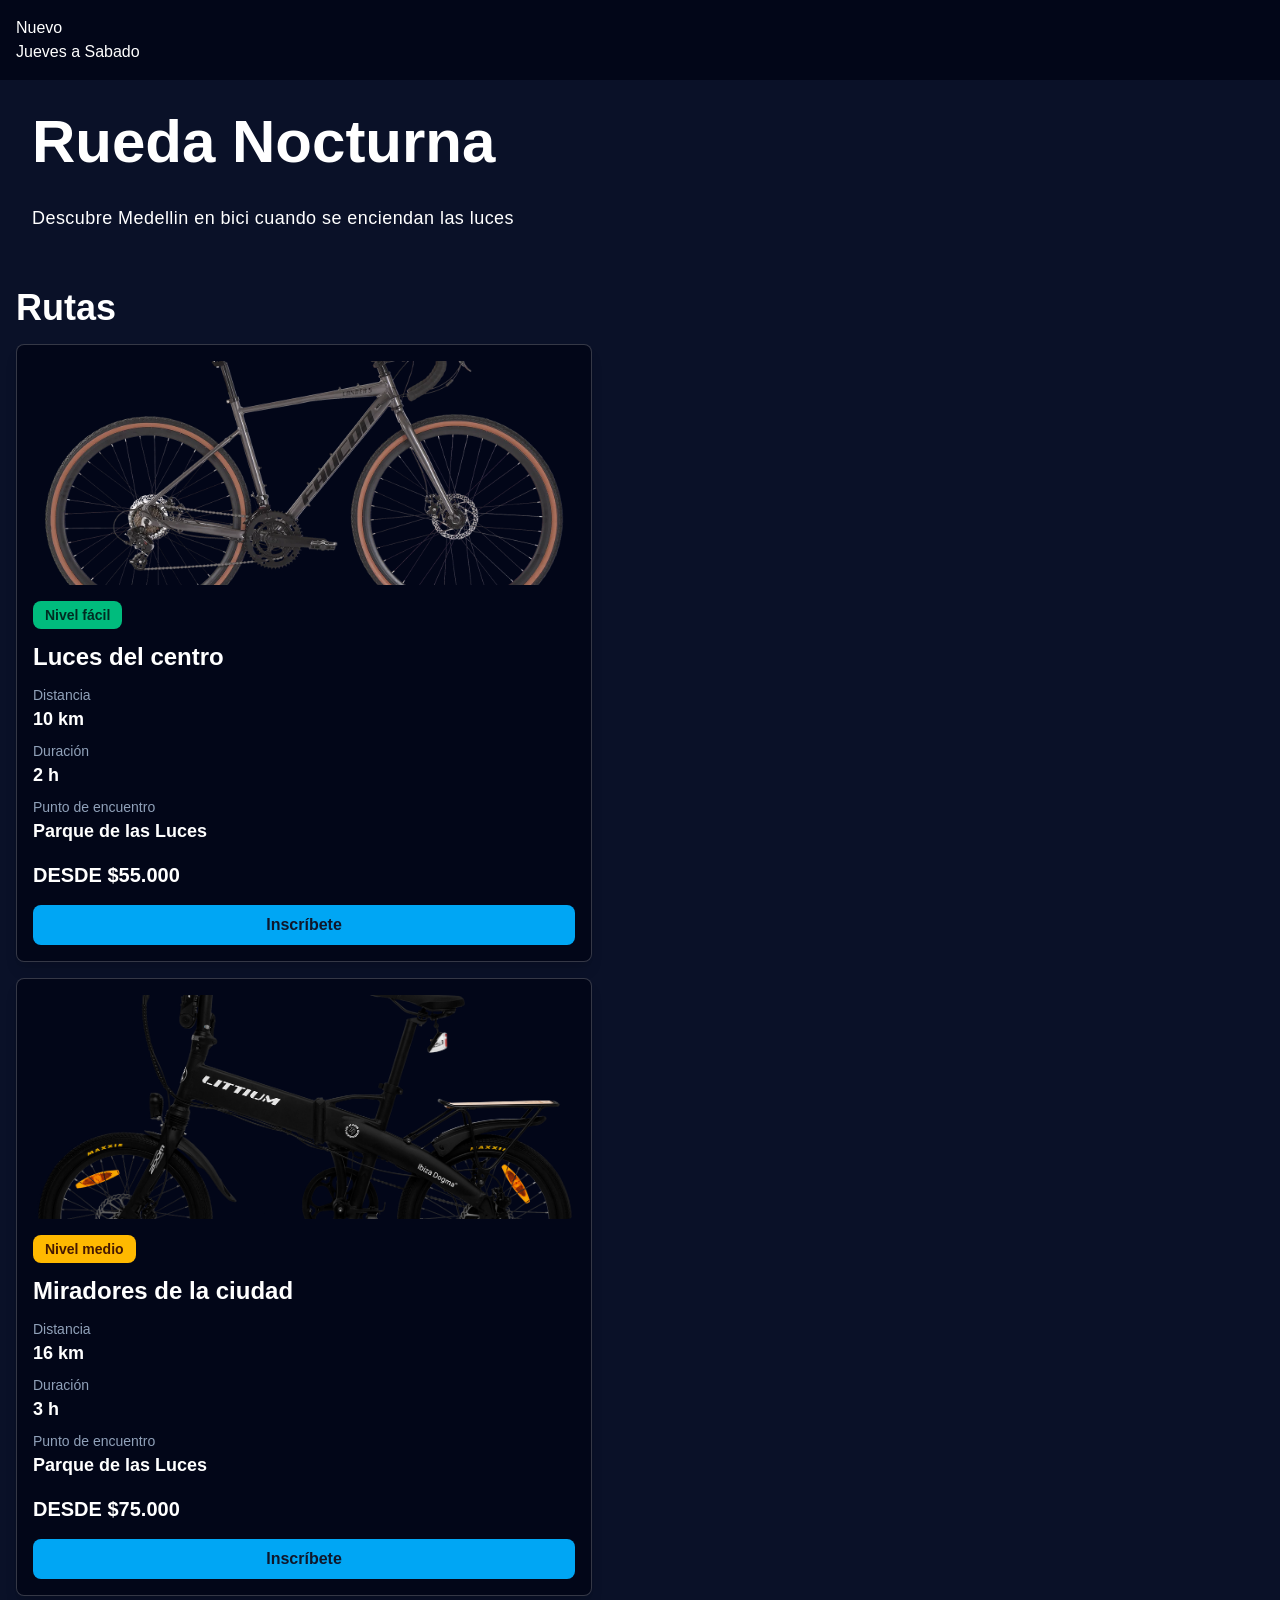
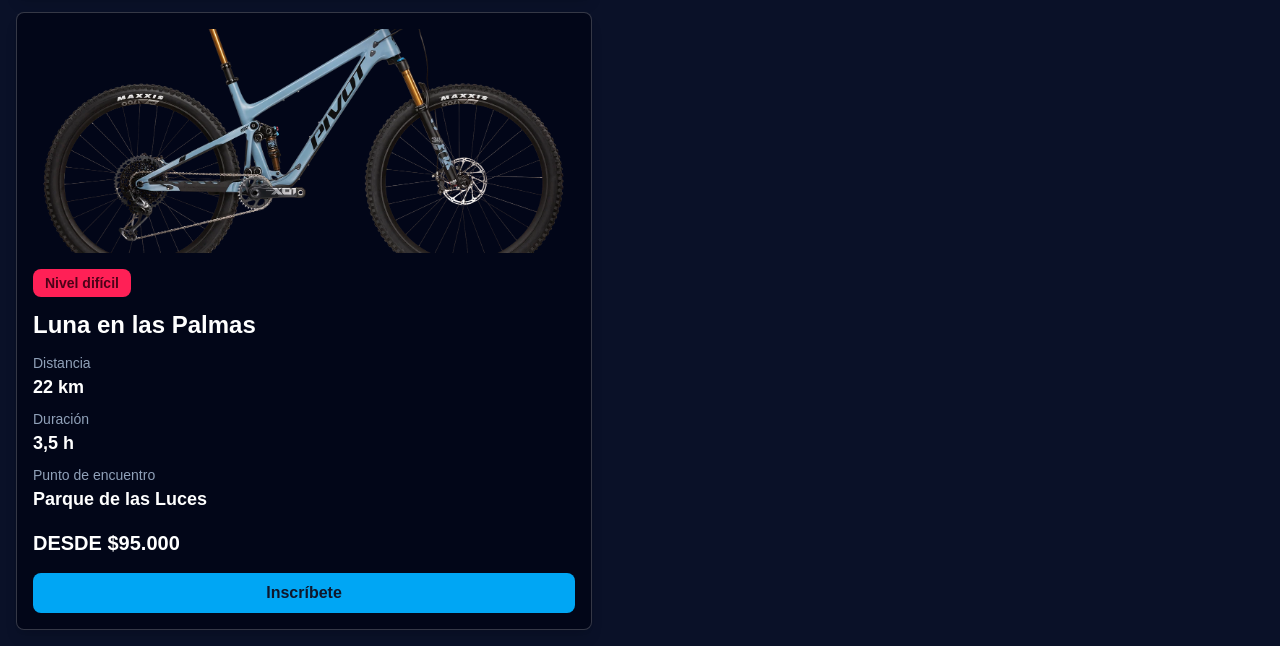
==== commit 4feb393b: "Rueda Nocturna terminada" ====
--- a/nocturna/index.html
+++ b/nocturna/index.html
@@ -16,56 +16,44 @@
     <section>
       <h1 class="bg-miColor-100 p-4 text-6xl font-bold">Rueda Nocturna</h1>
       <p class="p-4 text-lg tracking-wide">Descubre Medellin en bici cuando se enciendan las luces</p>
-
-      <img src="../img/Gravel Aventura.png" alt="Gravel Aventura" class="h-auto w-full" width="600" height="400">
-      <p class="p-4 text-lg uppercase"><strong>desde $55.000</strong></p>
-      <button class="rounded-lg bg-sky-500 px-4 py-2 font-semibold text-slate-900 transition-colors hover:bg-sky-400 focus-visible:outline-none focus-visible:ring-2 focus-visible:ring-yellow-300 focus-visible:ring-offset-2">Inscribete</button>
-
-      <img src="../img/Electrica Urbana.png" alt="Bicicleta electrica" class="h-auto w-full" width="600" height="400">
-      <p class="p-4 text-lg uppercase"><strong>desde $55.000</strong></p>
-      <button class="rounded-lg bg-violet-600 px-4 py-2 font-semibold text-white transition-colors hover:bg-violet-500 focus-visible:outline-none focus-visible:ring-2 focus-visible:ring-yellow-300 focus-visible:ring-offset-2">Inscribete</button>
-
-      <img src="../img/Urbana.png" alt="Bicicleta Urbana" class="h-auto w-full" width="600" height="400">
-      <p class="p-4 text-lg uppercase"><strong>desde $55.000</strong></p>
-      <button class="rounded-lg border-2 border-white bg-transparent px-4 py-2 font-semibold text-white transition-colors hover:bg-white hover:text-miColor-900 focus-visible:outline-none focus-visible:ring-2 focus-visible:ring-yellow-300 focus-visible:ring-offset-2">Inscribete</button>
     </section>
 
     <section class="mt-10" aria-labelledby="rutas-titulo">
       <h2 id="rutas-titulo" class="mb-4 text-4xl font-bold">Rutas</h2>
-      <article class="max-w-xl overflow-hidden rounded-xl border border-white/20 bg-miColor-900 p-4 shadow-lg transition-all duration-300 hover:border-sky-400 hover:shadow-xl">
+      <article class="max-w-xl overflow-hidden rounded-lg border border-white/20 bg-miColor-900 p-4 shadow-lg transition-all duration-300 hover:border-sky-400 hover:shadow-xl">
         <img src="../img/Gravel Aventura.png" alt="Bicicleta Gravel para recorrer las calles de Medellín de noche" class="mb-4 h-56 w-full rounded-lg object-cover" width="600" height="400">
-        <span class="inline-block rounded-full bg-emerald-500 px-3 py-1 text-sm font-semibold text-emerald-950">Nivel fácil</span>
+        <span class="inline-block rounded-lg bg-emerald-500 px-3 py-1 text-sm font-semibold text-emerald-950">Nivel fácil</span>
         <h3 class="mt-3 text-2xl font-bold">Luces del centro</h3>
         <ul class="mt-3 space-y-2 text-lg">
-          <li><span class="block text-sm text-slate-400">Distancia</span><strong class="font-semibold">8 km</strong></li>
-          <li><span class="block text-sm text-slate-400">Duración</span><strong class="font-semibold">2 horas</strong></li>
+          <li><span class="block text-sm text-slate-400">Distancia</span><strong class="font-semibold">10 km</strong></li>
+          <li><span class="block text-sm text-slate-400">Duración</span><strong class="font-semibold">2 h</strong></li>
           <li><span class="block text-sm text-slate-400">Punto de encuentro</span><strong class="font-semibold">Parque de las Luces</strong></li>
         </ul>
         <p class="mt-4 text-xl font-bold uppercase">Desde $55.000</p>
         <button class="mt-4 w-full rounded-lg bg-sky-500 px-4 py-2 font-semibold text-slate-900 transition-colors hover:bg-sky-400 focus-visible:outline-none focus-visible:ring-2 focus-visible:ring-yellow-300 focus-visible:ring-offset-2">Inscríbete</button>
       </article>
-      <article class="mt-4 max-w-xl overflow-hidden rounded-xl border border-white/20 bg-miColor-900 p-4 shadow-lg transition-all duration-300 hover:border-sky-400 hover:shadow-xl">
+      <article class="mt-4 max-w-xl overflow-hidden rounded-lg border border-white/20 bg-miColor-900 p-4 shadow-lg transition-all duration-300 hover:border-sky-400 hover:shadow-xl">
         <img src="../img/Electrica Urbana.png" alt="Bicicleta eléctrica para subir a los miradores de Medellín" class="mb-4 h-56 w-full rounded-lg object-cover" width="600" height="400">
-        <span class="inline-block rounded-full bg-amber-400 px-3 py-1 text-sm font-semibold text-amber-950">Nivel intermedio</span>
-        <h3 class="mt-3 text-2xl font-bold">Miradores de Medellín</h3>
+        <span class="inline-block rounded-lg bg-amber-400 px-3 py-1 text-sm font-semibold text-amber-950">Nivel medio</span>
+        <h3 class="mt-3 text-2xl font-bold">Miradores de la ciudad</h3>
         <ul class="mt-3 space-y-2 text-lg">
-          <li><span class="block text-sm text-slate-400">Distancia</span><strong class="font-semibold">12 km</strong></li>
-          <li><span class="block text-sm text-slate-400">Duración</span><strong class="font-semibold">3 horas</strong></li>
+          <li><span class="block text-sm text-slate-400">Distancia</span><strong class="font-semibold">16 km</strong></li>
+          <li><span class="block text-sm text-slate-400">Duración</span><strong class="font-semibold">3 h</strong></li>
           <li><span class="block text-sm text-slate-400">Punto de encuentro</span><strong class="font-semibold">Parque de las Luces</strong></li>
         </ul>
-        <p class="mt-4 text-xl font-bold uppercase">Desde $65.000</p>
+        <p class="mt-4 text-xl font-bold uppercase">Desde $75.000</p>
         <button class="mt-4 w-full rounded-lg bg-sky-500 px-4 py-2 font-semibold text-slate-900 transition-colors hover:bg-sky-400 focus-visible:outline-none focus-visible:ring-2 focus-visible:ring-yellow-300 focus-visible:ring-offset-2">Inscríbete</button>
       </article>
-      <article class="mt-4 max-w-xl overflow-hidden rounded-xl border border-white/20 bg-miColor-900 p-4 shadow-lg transition-all duration-300 hover:border-sky-400 hover:shadow-xl">
-        <img src="../img/Urbana.png" alt="Bicicleta urbana para recorrer Laureles de noche" class="mb-4 h-56 w-full rounded-lg object-cover" width="600" height="400">
-        <span class="inline-block rounded-full bg-emerald-500 px-3 py-1 text-sm font-semibold text-emerald-950">Nivel fácil</span>
-        <h3 class="mt-3 text-2xl font-bold">Vuelta por Laureles</h3>
+      <article class="mt-4 max-w-xl overflow-hidden rounded-lg border border-white/20 bg-miColor-900 p-4 shadow-lg transition-all duration-300 hover:border-sky-400 hover:shadow-xl">
+        <img src="../img/Montaña trail.webp" alt="Bicicleta de montaña para recorrer Las Palmas de noche" class="mb-4 h-56 w-full rounded-lg object-cover" width="600" height="400">
+        <span class="inline-block rounded-lg bg-rose-500 px-3 py-1 text-sm font-semibold text-rose-950">Nivel difícil</span>
+        <h3 class="mt-3 text-2xl font-bold">Luna en las Palmas</h3>
         <ul class="mt-3 space-y-2 text-lg">
-          <li><span class="block text-sm text-slate-400">Distancia</span><strong class="font-semibold">7 km</strong></li>
-          <li><span class="block text-sm text-slate-400">Duración</span><strong class="font-semibold">2 horas</strong></li>
+          <li><span class="block text-sm text-slate-400">Distancia</span><strong class="font-semibold">22 km</strong></li>
+          <li><span class="block text-sm text-slate-400">Duración</span><strong class="font-semibold">3,5 h</strong></li>
           <li><span class="block text-sm text-slate-400">Punto de encuentro</span><strong class="font-semibold">Parque de las Luces</strong></li>
         </ul>
-        <p class="mt-4 text-xl font-bold uppercase">Desde $55.000</p>
+        <p class="mt-4 text-xl font-bold uppercase">Desde $95.000</p>
         <button class="mt-4 w-full rounded-lg bg-sky-500 px-4 py-2 font-semibold text-slate-900 transition-colors hover:bg-sky-400 focus-visible:outline-none focus-visible:ring-2 focus-visible:ring-yellow-300 focus-visible:ring-offset-2">Inscríbete</button>
       </article>
     </section>
--- a/nocturna/src/output.css
+++ b/nocturna/src/output.css
@@ -8,22 +8,31 @@
       "Segoe UI Symbol", "Noto Color Emoji";
     --font-mono: ui-monospace, SFMono-Regular, Menlo, Monaco, Consolas, "Liberation Mono",
       "Courier New", monospace;
+    --color-amber-100: oklch(96.2% 0.059 95.617);
     --color-amber-400: oklch(82.8% 0.189 84.429);
     --color-amber-950: oklch(27.9% 0.077 45.635);
     --color-yellow-300: oklch(90.5% 0.182 98.111);
+    --color-emerald-100: oklch(95% 0.052 163.051);
+    --color-emerald-400: oklch(76.5% 0.177 163.223);
     --color-emerald-500: oklch(69.6% 0.17 162.48);
     --color-emerald-950: oklch(26.2% 0.051 172.552);
+    --color-sky-100: oklch(95.1% 0.026 236.824);
     --color-sky-400: oklch(74.6% 0.16 232.661);
     --color-sky-500: oklch(68.5% 0.169 237.323);
     --color-sky-700: oklch(50% 0.134 242.749);
+    --color-sky-950: oklch(29.3% 0.066 243.157);
     --color-blue-700: oklch(48.8% 0.243 264.376);
     --color-violet-500: oklch(60.6% 0.25 292.717);
     --color-violet-600: oklch(54.1% 0.281 293.009);
+    --color-rose-500: oklch(64.5% 0.246 16.439);
+    --color-rose-950: oklch(27.1% 0.105 12.094);
     --color-slate-400: oklch(70.4% 0.04 256.788);
     --color-slate-900: oklch(20.8% 0.042 265.755);
     --color-white: #fff;
     --spacing: 0.25rem;
     --container-xl: 36rem;
+    --container-3xl: 48rem;
+    --container-5xl: 64rem;
     --text-sm: 0.875rem;
     --text-sm--line-height: calc(1.25 / 0.875);
     --text-lg: 1.125rem;
@@ -40,7 +49,6 @@
     --font-weight-bold: 700;
     --tracking-wide: 0.025em;
     --radius-lg: 0.5rem;
-    --radius-xl: 0.75rem;
     --default-transition-duration: 150ms;
     --default-transition-timing-function: cubic-bezier(0.4, 0, 0.2, 1);
     --default-font-family: var(--font-sans);
@@ -199,6 +207,12 @@
   }
 }
 @layer utilities {
+  .mx-auto {
+    margin-inline: auto;
+  }
+  .mt-1 {
+    margin-top: var(--spacing);
+  }
   .mt-3 {
     margin-top: calc(var(--spacing) * 3);
   }
@@ -208,12 +222,18 @@
   .mt-10 {
     margin-top: calc(var(--spacing) * 10);
   }
+  .mb-2 {
+    margin-bottom: calc(var(--spacing) * 2);
+  }
   .mb-4 {
     margin-bottom: calc(var(--spacing) * 4);
   }
   .block {
     display: block;
   }
+  .flex {
+    display: flex;
+  }
   .inline-block {
     display: inline-block;
   }
@@ -229,25 +249,41 @@
   .w-full {
     width: 100%;
   }
+  .max-w-3xl {
+    max-width: var(--container-3xl);
+  }
+  .max-w-5xl {
+    max-width: var(--container-5xl);
+  }
   .max-w-xl {
     max-width: var(--container-xl);
+  }
+  .flex-wrap {
+    flex-wrap: wrap;
+  }
+  .gap-4 {
+    gap: calc(var(--spacing) * 4);
   }
   :where(.space-y-2 > :not(:last-child)) {
     --tw-space-y-reverse: 0;
     margin-block-start: calc(calc(var(--spacing) * 2) * var(--tw-space-y-reverse));
     margin-block-end: calc(calc(var(--spacing) * 2) * calc(1 - var(--tw-space-y-reverse)));
   }
+  :where(.space-y-4 > :not(:last-child)) {
+    --tw-space-y-reverse: 0;
+    margin-block-start: calc(calc(var(--spacing) * 4) * var(--tw-space-y-reverse));
+    margin-block-end: calc(calc(var(--spacing) * 4) * calc(1 - var(--tw-space-y-reverse)));
+  }
+  :where(.space-y-10 > :not(:last-child)) {
+    --tw-space-y-reverse: 0;
+    margin-block-start: calc(calc(var(--spacing) * 10) * var(--tw-space-y-reverse));
+    margin-block-end: calc(calc(var(--spacing) * 10) * calc(1 - var(--tw-space-y-reverse)));
+  }
   .overflow-hidden {
     overflow: hidden;
   }
-  .rounded-full {
-    border-radius: calc(infinity * 1px);
-  }
   .rounded-lg {
     border-radius: var(--radius-lg);
-  }
-  .rounded-xl {
-    border-radius: var(--radius-xl);
   }
   .border {
     border-style: var(--tw-border-style);
@@ -256,6 +292,19 @@
   .border-2 {
     border-style: var(--tw-border-style);
     border-width: 2px;
+  }
+  .border-l-4 {
+    border-left-style: var(--tw-border-style);
+    border-left-width: 4px;
+  }
+  .border-amber-400 {
+    border-color: var(--color-amber-400);
+  }
+  .border-emerald-400 {
+    border-color: var(--color-emerald-400);
+  }
+  .border-sky-400 {
+    border-color: var(--color-sky-400);
   }
   .border-white {
     border-color: var(--color-white);
@@ -269,9 +318,21 @@
   .bg-amber-400 {
     background-color: var(--color-amber-400);
   }
+  .bg-amber-950\/50 {
+    background-color: color-mix(in srgb, oklch(27.9% 0.077 45.635) 50%, transparent);
+    @supports (color: color-mix(in lab, red, red)) {
+      background-color: color-mix(in oklab, var(--color-amber-950) 50%, transparent);
+    }
+  }
   .bg-emerald-500 {
     background-color: var(--color-emerald-500);
   }
+  .bg-emerald-950\/50 {
+    background-color: color-mix(in srgb, oklch(26.2% 0.051 172.552) 50%, transparent);
+    @supports (color: color-mix(in lab, red, red)) {
+      background-color: color-mix(in oklab, var(--color-emerald-950) 50%, transparent);
+    }
+  }
   .bg-miColor-100 {
     background-color: var(--color-miColor-100);
   }
@@ -281,9 +342,18 @@
   .bg-miColor-900 {
     background-color: var(--color-miColor-900);
   }
+  .bg-rose-500 {
+    background-color: var(--color-rose-500);
+  }
   .bg-sky-500 {
     background-color: var(--color-sky-500);
   }
+  .bg-sky-950\/50 {
+    background-color: color-mix(in srgb, oklch(29.3% 0.066 243.157) 50%, transparent);
+    @supports (color: color-mix(in lab, red, red)) {
+      background-color: color-mix(in oklab, var(--color-sky-950) 50%, transparent);
+    }
+  }
   .bg-transparent {
     background-color: transparent;
   }
@@ -307,6 +377,9 @@
   }
   .py-2 {
     padding-block: calc(var(--spacing) * 2);
+  }
+  .py-3 {
+    padding-block: calc(var(--spacing) * 3);
   }
   .font-sans {
     font-family: var(--font-sans);
@@ -347,11 +420,23 @@
     --tw-tracking: var(--tracking-wide);
     letter-spacing: var(--tracking-wide);
   }
+  .text-amber-100 {
+    color: var(--color-amber-100);
+  }
   .text-amber-950 {
     color: var(--color-amber-950);
   }
+  .text-emerald-100 {
+    color: var(--color-emerald-100);
+  }
   .text-emerald-950 {
     color: var(--color-emerald-950);
+  }
+  .text-rose-950 {
+    color: var(--color-rose-950);
+  }
+  .text-sky-100 {
+    color: var(--color-sky-100);
   }
   .text-slate-400 {
     color: var(--color-slate-400);
@@ -387,6 +472,11 @@
     :is(:where(.group):hover .group-hover\:stroke-white) {
       stroke: var(--color-white);
     }
+  }
+  .placeholder\:text-slate-400::placeholder {
+    color: var(--color-slate-400);
+  }
+  @media (hover: hover) {
     .hover\:border-sky-400:hover {
       border-color: var(--color-sky-400);
     }
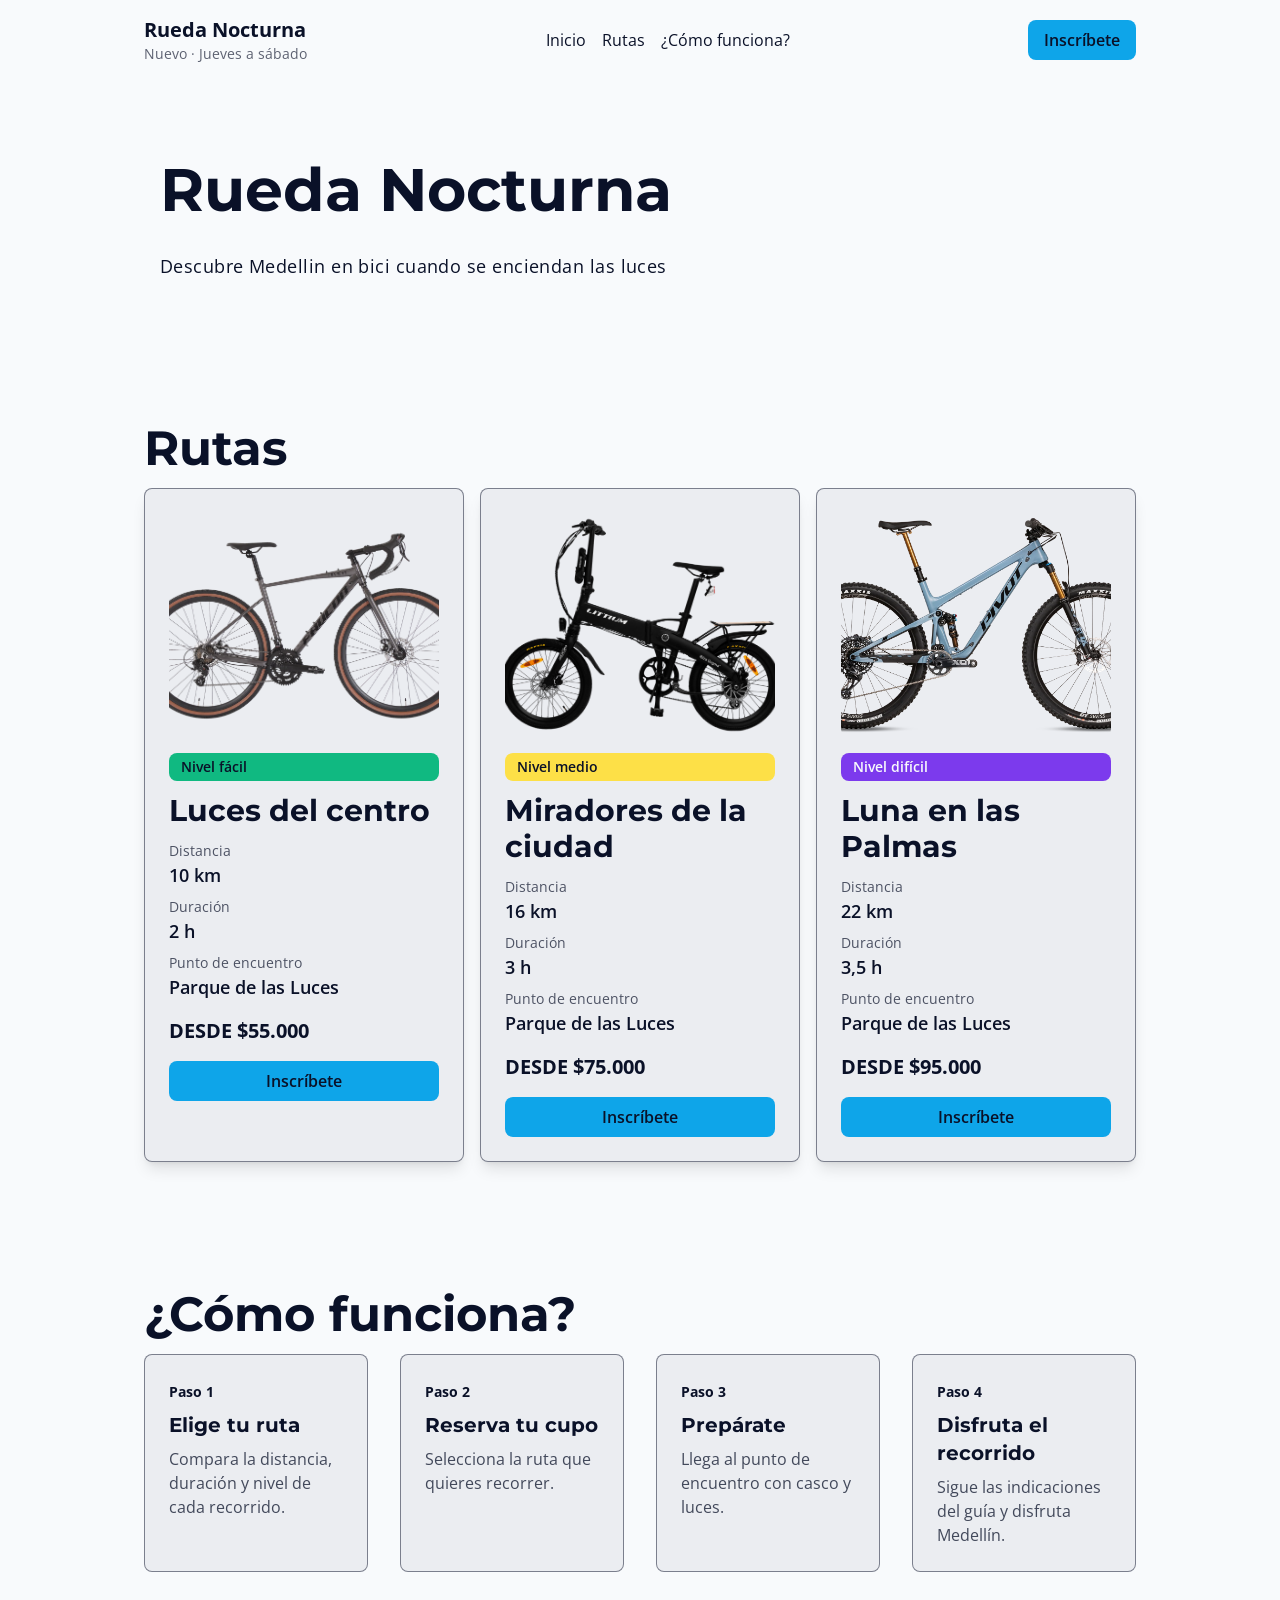
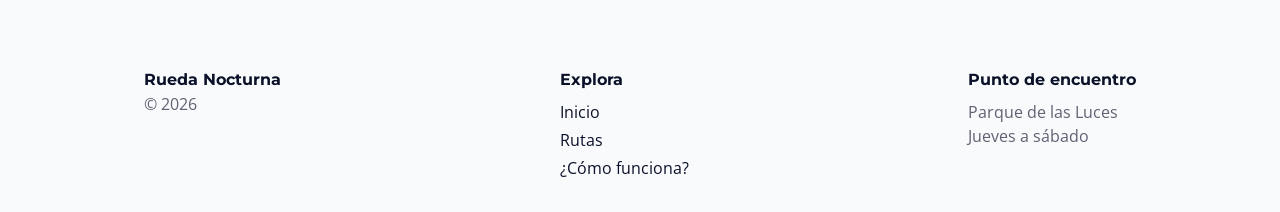
==== commit d7a14cf7: "Rueda libre | Nocturna Terminada" ====
--- a/nocturna/index.html
+++ b/nocturna/index.html
@@ -4,59 +4,125 @@
   <meta charset="UTF-8">
   <meta name="viewport" content="width=device-width, initial-scale=1.0">
   <title>Rueda Nocturna</title>
+  <link rel="preconnect" href="https://fonts.googleapis.com">
+  <link rel="preconnect" href="https://fonts.gstatic.com" crossorigin>
+  <link href="https://fonts.googleapis.com/css2?family=Montserrat:wght@400;500;600;700;800&family=Open+Sans:wght@400;500;600;700;800&display=swap" rel="stylesheet">
   <link href="./src/output.css" rel="stylesheet">
 </head>
-<body class="min-h-screen bg-miColor-500 text-white">
-  <header class="bg-miColor-900 p-4">
-    <p>Nuevo</p>
-    <p>Jueves a Sabado</p>
+<body class="min-h-screen bg-luz-lunar text-azul-nocturno dark:bg-azul-nocturno dark:text-luz-lunar">
+  <header class="bg-luz-lunar text-azul-nocturno dark:bg-azul-nocturno dark:text-luz-lunar">
+    <div class="flex max-w-5xl flex-col items-center justify-between mx-auto gap-4 px-4 py-4 md:flex-row">
+      <a href="#inicio" class="text-center font-bold text-xl md:text-left">Rueda Nocturna<span class="block text-sm font-normal text-azul-nocturno/65 dark:text-luz-lunar/65">Nuevo · Jueves a sábado</span></a>
+      <nav aria-label="Navegación principal" class="hidden flex-wrap justify-center gap-4 md:flex">
+        <a href="#inicio" class="text-azul-nocturno hover:text-violeta-neon dark:text-azul-electrico dark:hover:text-amarillo-farol focus-visible:outline-none focus-visible:ring-2 focus-visible:ring-azul-nocturno dark:focus-visible:ring-amarillo-farol">Inicio</a>
+        <a href="#rutas" class="text-azul-nocturno hover:text-violeta-neon dark:text-azul-electrico dark:hover:text-amarillo-farol focus-visible:outline-none focus-visible:ring-2 focus-visible:ring-azul-nocturno dark:focus-visible:ring-amarillo-farol">Rutas</a>
+        <a href="#como-funciona" class="text-azul-nocturno hover:text-violeta-neon dark:text-azul-electrico dark:hover:text-amarillo-farol focus-visible:outline-none focus-visible:ring-2 focus-visible:ring-azul-nocturno dark:focus-visible:ring-amarillo-farol">¿Cómo funciona?</a>
+      </nav>
+      <a href="#rutas" class="btn-primary">Inscríbete</a>
+    </div>
   </header>
 
-  <main class="bg-miColor-500 p-4">
-    <section>
-      <h1 class="bg-miColor-100 p-4 text-6xl font-bold">Rueda Nocturna</h1>
-      <p class="p-4 text-lg tracking-wide">Descubre Medellin en bici cuando se enciendan las luces</p>
+  <main class="bg-luz-lunar dark:bg-azul-nocturno">
+    <section id="inicio" aria-labelledby="inicio-titulo" class="py-10 sm:py-12 lg:py-16">
+      <div class="max-w-5xl mx-auto px-4">
+        <h1 id="inicio-titulo" class="p-4 text-4xl font-bold bg-luz-lunar sm:text-5xl lg:text-6xl dark:bg-azul-nocturno">Rueda Nocturna</h1>
+        <p class="p-4 text-base tracking-wide sm:text-lg">Descubre Medellin en bici cuando se enciendan las luces</p>
+      </div>
     </section>
 
-    <section class="mt-10" aria-labelledby="rutas-titulo">
-      <h2 id="rutas-titulo" class="mb-4 text-4xl font-bold">Rutas</h2>
-      <article class="max-w-xl overflow-hidden rounded-lg border border-white/20 bg-miColor-900 p-4 shadow-lg transition-all duration-300 hover:border-sky-400 hover:shadow-xl">
-        <img src="../img/Gravel Aventura.png" alt="Bicicleta Gravel para recorrer las calles de Medellín de noche" class="mb-4 h-56 w-full rounded-lg object-cover" width="600" height="400">
-        <span class="inline-block rounded-lg bg-emerald-500 px-3 py-1 text-sm font-semibold text-emerald-950">Nivel fácil</span>
-        <h3 class="mt-3 text-2xl font-bold">Luces del centro</h3>
-        <ul class="mt-3 space-y-2 text-lg">
-          <li><span class="block text-sm text-slate-400">Distancia</span><strong class="font-semibold">10 km</strong></li>
-          <li><span class="block text-sm text-slate-400">Duración</span><strong class="font-semibold">2 h</strong></li>
-          <li><span class="block text-sm text-slate-400">Punto de encuentro</span><strong class="font-semibold">Parque de las Luces</strong></li>
-        </ul>
-        <p class="mt-4 text-xl font-bold uppercase">Desde $55.000</p>
-        <button class="mt-4 w-full rounded-lg bg-sky-500 px-4 py-2 font-semibold text-slate-900 transition-colors hover:bg-sky-400 focus-visible:outline-none focus-visible:ring-2 focus-visible:ring-yellow-300 focus-visible:ring-offset-2">Inscríbete</button>
-      </article>
-      <article class="mt-4 max-w-xl overflow-hidden rounded-lg border border-white/20 bg-miColor-900 p-4 shadow-lg transition-all duration-300 hover:border-sky-400 hover:shadow-xl">
-        <img src="../img/Electrica Urbana.png" alt="Bicicleta eléctrica para subir a los miradores de Medellín" class="mb-4 h-56 w-full rounded-lg object-cover" width="600" height="400">
-        <span class="inline-block rounded-lg bg-amber-400 px-3 py-1 text-sm font-semibold text-amber-950">Nivel medio</span>
-        <h3 class="mt-3 text-2xl font-bold">Miradores de la ciudad</h3>
-        <ul class="mt-3 space-y-2 text-lg">
-          <li><span class="block text-sm text-slate-400">Distancia</span><strong class="font-semibold">16 km</strong></li>
-          <li><span class="block text-sm text-slate-400">Duración</span><strong class="font-semibold">3 h</strong></li>
-          <li><span class="block text-sm text-slate-400">Punto de encuentro</span><strong class="font-semibold">Parque de las Luces</strong></li>
-        </ul>
-        <p class="mt-4 text-xl font-bold uppercase">Desde $75.000</p>
-        <button class="mt-4 w-full rounded-lg bg-sky-500 px-4 py-2 font-semibold text-slate-900 transition-colors hover:bg-sky-400 focus-visible:outline-none focus-visible:ring-2 focus-visible:ring-yellow-300 focus-visible:ring-offset-2">Inscríbete</button>
-      </article>
-      <article class="mt-4 max-w-xl overflow-hidden rounded-lg border border-white/20 bg-miColor-900 p-4 shadow-lg transition-all duration-300 hover:border-sky-400 hover:shadow-xl">
-        <img src="../img/Montaña trail.webp" alt="Bicicleta de montaña para recorrer Las Palmas de noche" class="mb-4 h-56 w-full rounded-lg object-cover" width="600" height="400">
-        <span class="inline-block rounded-lg bg-rose-500 px-3 py-1 text-sm font-semibold text-rose-950">Nivel difícil</span>
-        <h3 class="mt-3 text-2xl font-bold">Luna en las Palmas</h3>
-        <ul class="mt-3 space-y-2 text-lg">
-          <li><span class="block text-sm text-slate-400">Distancia</span><strong class="font-semibold">22 km</strong></li>
-          <li><span class="block text-sm text-slate-400">Duración</span><strong class="font-semibold">3,5 h</strong></li>
-          <li><span class="block text-sm text-slate-400">Punto de encuentro</span><strong class="font-semibold">Parque de las Luces</strong></li>
-        </ul>
-        <p class="mt-4 text-xl font-bold uppercase">Desde $95.000</p>
-        <button class="mt-4 w-full rounded-lg bg-sky-500 px-4 py-2 font-semibold text-slate-900 transition-colors hover:bg-sky-400 focus-visible:outline-none focus-visible:ring-2 focus-visible:ring-yellow-300 focus-visible:ring-offset-2">Inscríbete</button>
-      </article>
+    <section id="rutas" aria-labelledby="rutas-titulo" class="py-10 sm:py-12 lg:py-16">
+      <div class="max-w-5xl mx-auto px-4">
+        <h2 id="rutas-titulo" class="mb-4 text-3xl font-bold sm:text-4xl lg:text-5xl">Rutas</h2>
+        <div class="grid grid-cols-1 gap-4 sm:grid-cols-2 lg:grid-cols-3">
+        <article class="flex h-full flex-col overflow-hidden p-4 rounded-lg border border-azul-nocturno/50 bg-azul-nocturno/5 shadow-lg transition-all duration-300 hover:border-violeta-neon hover:shadow-xl dark:border-luz-lunar/40 dark:bg-luz-lunar/5 dark:hover:border-azul-electrico sm:p-5 lg:p-6">
+          <img src="../img/Gravel Aventura.png" alt="Bicicleta Gravel para recorrer las calles de Medellín de noche" class="h-56 w-full object-cover mb-4 rounded-lg" width="600" height="400">
+          <span class="inline-block px-3 py-1 text-sm font-semibold rounded-lg bg-verde-ruta text-azul-nocturno">Nivel fácil</span>
+          <h3 class="mt-3 font-bold text-xl sm:text-2xl lg:text-3xl">Luces del centro</h3>
+          <ul class="mt-3 space-y-2 text-base sm:text-lg">
+            <li><span class="block text-sm text-azul-nocturno/70 dark:text-luz-lunar/65">Distancia</span><strong class="font-semibold">10 km</strong></li>
+            <li><span class="block text-sm text-azul-nocturno/70 dark:text-luz-lunar/65">Duración</span><strong class="font-semibold">2 h</strong></li>
+            <li><span class="block text-sm text-azul-nocturno/70 dark:text-luz-lunar/65">Punto de encuentro</span><strong class="font-semibold">Parque de las Luces</strong></li>
+          </ul>
+          <p class="mt-4 text-lg font-bold uppercase sm:text-xl">Desde $55.000</p>
+          <button class="w-full mt-4 btn-primary">Inscríbete</button>
+        </article>
+        <article class="flex h-full flex-col overflow-hidden p-4 rounded-lg border border-azul-nocturno/50 bg-azul-nocturno/5 shadow-lg transition-all duration-300 hover:border-violeta-neon hover:shadow-xl dark:border-luz-lunar/40 dark:bg-luz-lunar/5 dark:hover:border-azul-electrico sm:p-5 lg:p-6">
+          <img src="../img/Electrica Urbana.png" alt="Bicicleta eléctrica para subir a los miradores de Medellín" class="h-56 w-full object-cover mb-4 rounded-lg" width="600" height="400">
+          <span class="inline-block px-3 py-1 text-sm font-semibold rounded-lg bg-amarillo-farol text-azul-nocturno">Nivel medio</span>
+          <h3 class="mt-3 font-bold text-xl sm:text-2xl lg:text-3xl">Miradores de la ciudad</h3>
+          <ul class="mt-3 space-y-2 text-base sm:text-lg">
+            <li><span class="block text-sm text-azul-nocturno/70 dark:text-luz-lunar/65">Distancia</span><strong class="font-semibold">16 km</strong></li>
+            <li><span class="block text-sm text-azul-nocturno/70 dark:text-luz-lunar/65">Duración</span><strong class="font-semibold">3 h</strong></li>
+            <li><span class="block text-sm text-azul-nocturno/70 dark:text-luz-lunar/65">Punto de encuentro</span><strong class="font-semibold">Parque de las Luces</strong></li>
+          </ul>
+          <p class="mt-4 text-lg font-bold uppercase sm:text-xl">Desde $75.000</p>
+          <button class="w-full mt-4 btn-primary">Inscríbete</button>
+        </article>
+        <article class="flex h-full flex-col overflow-hidden p-4 rounded-lg border border-azul-nocturno/50 bg-azul-nocturno/5 shadow-lg transition-all duration-300 hover:border-violeta-neon hover:shadow-xl dark:border-luz-lunar/40 dark:bg-luz-lunar/5 dark:hover:border-azul-electrico sm:p-5 lg:p-6">
+          <img src="../img/Montaña trail.webp" alt="Bicicleta de montaña para recorrer Las Palmas de noche" class="h-56 w-full object-cover mb-4 rounded-lg" width="600" height="400">
+          <span class="inline-block px-3 py-1 text-sm font-semibold rounded-lg bg-violeta-neon text-luz-lunar">Nivel difícil</span>
+          <h3 class="mt-3 font-bold text-xl sm:text-2xl lg:text-3xl">Luna en las Palmas</h3>
+          <ul class="mt-3 space-y-2 text-base sm:text-lg">
+            <li><span class="block text-sm text-azul-nocturno/70 dark:text-luz-lunar/65">Distancia</span><strong class="font-semibold">22 km</strong></li>
+            <li><span class="block text-sm text-azul-nocturno/70 dark:text-luz-lunar/65">Duración</span><strong class="font-semibold">3,5 h</strong></li>
+            <li><span class="block text-sm text-azul-nocturno/70 dark:text-luz-lunar/65">Punto de encuentro</span><strong class="font-semibold">Parque de las Luces</strong></li>
+          </ul>
+          <p class="mt-4 text-lg font-bold uppercase sm:text-xl">Desde $95.000</p>
+          <button class="w-full mt-4 btn-primary">Inscríbete</button>
+        </article>
+        </div>
+      </div>
+    </section>
+
+    <section id="como-funciona" aria-labelledby="como-funciona-titulo" class="py-10 sm:py-12 lg:py-16">
+      <div class="max-w-5xl mx-auto px-4">
+        <h2 id="como-funciona-titulo" class="mb-4 text-3xl font-bold sm:text-4xl lg:text-5xl">¿Cómo funciona?</h2>
+        <ol class="grid grid-cols-1 gap-4 sm:grid-cols-2 sm:gap-6 lg:grid-cols-4 lg:gap-8">
+          <li class="p-4 rounded-lg border border-azul-nocturno/50 bg-azul-nocturno/5 sm:p-5 lg:p-6 dark:border-luz-lunar/40 dark:bg-luz-lunar/5">
+            <span class="text-sm font-bold text-azul-nocturno dark:text-azul-electrico">Paso 1</span>
+            <h3 class="mt-2 text-lg font-bold sm:text-xl">Elige tu ruta</h3>
+            <p class="mt-2 text-azul-nocturno/75 dark:text-luz-lunar/80">Compara la distancia, duración y nivel de cada recorrido.</p>
+          </li>
+          <li class="p-4 rounded-lg border border-azul-nocturno/50 bg-azul-nocturno/5 sm:p-5 lg:p-6 dark:border-luz-lunar/40 dark:bg-luz-lunar/5">
+            <span class="text-sm font-bold text-azul-nocturno dark:text-azul-electrico">Paso 2</span>
+            <h3 class="mt-2 text-lg font-bold sm:text-xl">Reserva tu cupo</h3>
+            <p class="mt-2 text-azul-nocturno/75 dark:text-luz-lunar/80">Selecciona la ruta que quieres recorrer.</p>
+          </li>
+          <li class="p-4 rounded-lg border border-azul-nocturno/50 bg-azul-nocturno/5 sm:p-5 lg:p-6 dark:border-luz-lunar/40 dark:bg-luz-lunar/5">
+            <span class="text-sm font-bold text-azul-nocturno dark:text-azul-electrico">Paso 3</span>
+            <h3 class="mt-2 text-lg font-bold sm:text-xl">Prepárate</h3>
+            <p class="mt-2 text-azul-nocturno/75 dark:text-luz-lunar/80">Llega al punto de encuentro con casco y luces.</p>
+          </li>
+          <li class="p-4 rounded-lg border border-azul-nocturno/50 bg-azul-nocturno/5 sm:p-5 lg:p-6 dark:border-luz-lunar/40 dark:bg-luz-lunar/5">
+            <span class="text-sm font-bold text-azul-nocturno dark:text-azul-electrico">Paso 4</span>
+            <h3 class="mt-2 text-lg font-bold sm:text-xl">Disfruta el recorrido</h3>
+            <p class="mt-2 text-azul-nocturno/75 dark:text-luz-lunar/80">Sigue las indicaciones del guía y disfruta Medellín.</p>
+          </li>
+        </ol>
+      </div>
     </section>
   </main>
+
+  <footer class="py-6 bg-luz-lunar text-azul-nocturno dark:bg-azul-nocturno dark:text-luz-lunar md:py-8">
+    <div class="flex max-w-5xl flex-col mx-auto gap-6 px-4 md:flex-row md:justify-between lg:gap-10">
+      <section aria-labelledby="pie-marca">
+        <h2 id="pie-marca" class="font-bold">Rueda Nocturna</h2>
+        <p class="text-azul-nocturno/65 dark:text-luz-lunar/65">&copy; 2026</p>
+      </section>
+      <nav aria-labelledby="pie-navegacion">
+        <h2 id="pie-navegacion" class="font-bold">Explora</h2>
+        <ul class="mt-2 space-y-1">
+          <li><a href="#inicio" class="text-azul-nocturno hover:text-violeta-neon dark:text-azul-electrico dark:hover:text-amarillo-farol">Inicio</a></li>
+          <li><a href="#rutas" class="text-azul-nocturno hover:text-violeta-neon dark:text-azul-electrico dark:hover:text-amarillo-farol">Rutas</a></li>
+          <li><a href="#como-funciona" class="text-azul-nocturno hover:text-violeta-neon dark:text-azul-electrico dark:hover:text-amarillo-farol">¿Cómo funciona?</a></li>
+        </ul>
+      </nav>
+      <section aria-labelledby="pie-contacto">
+        <h2 id="pie-contacto" class="font-bold">Punto de encuentro</h2>
+        <p class="mt-2 text-azul-nocturno/65 dark:text-luz-lunar/65">Parque de las Luces</p>
+        <p class="text-azul-nocturno/65 dark:text-luz-lunar/65">Jueves a sábado</p>
+      </section>
+    </div>
+  </footer>
 </body>
 </html>
--- a/nocturna/src/output.css
+++ b/nocturna/src/output.css
@@ -1,640 +1,2 @@
 /*! tailwindcss v4.3.5 | MIT License | https://tailwindcss.com */
-@layer properties;
-@layer theme, base, components, utilities;
-@layer theme {
-  :root, :host {
-    --font-sans: -apple-system, BlinkMacSystemFont, "Segoe UI", Roboto, "Helvetica Neue",
-      "Noto Sans", Arial, sans-serif, "Apple Color Emoji", "Segoe UI Emoji",
-      "Segoe UI Symbol", "Noto Color Emoji";
-    --font-mono: ui-monospace, SFMono-Regular, Menlo, Monaco, Consolas, "Liberation Mono",
-      "Courier New", monospace;
-    --color-amber-100: oklch(96.2% 0.059 95.617);
-    --color-amber-400: oklch(82.8% 0.189 84.429);
-    --color-amber-950: oklch(27.9% 0.077 45.635);
-    --color-yellow-300: oklch(90.5% 0.182 98.111);
-    --color-emerald-100: oklch(95% 0.052 163.051);
-    --color-emerald-400: oklch(76.5% 0.177 163.223);
-    --color-emerald-500: oklch(69.6% 0.17 162.48);
-    --color-emerald-950: oklch(26.2% 0.051 172.552);
-    --color-sky-100: oklch(95.1% 0.026 236.824);
-    --color-sky-400: oklch(74.6% 0.16 232.661);
-    --color-sky-500: oklch(68.5% 0.169 237.323);
-    --color-sky-700: oklch(50% 0.134 242.749);
-    --color-sky-950: oklch(29.3% 0.066 243.157);
-    --color-blue-700: oklch(48.8% 0.243 264.376);
-    --color-violet-500: oklch(60.6% 0.25 292.717);
-    --color-violet-600: oklch(54.1% 0.281 293.009);
-    --color-rose-500: oklch(64.5% 0.246 16.439);
-    --color-rose-950: oklch(27.1% 0.105 12.094);
-    --color-slate-400: oklch(70.4% 0.04 256.788);
-    --color-slate-900: oklch(20.8% 0.042 265.755);
-    --color-white: #fff;
-    --spacing: 0.25rem;
-    --container-xl: 36rem;
-    --container-3xl: 48rem;
-    --container-5xl: 64rem;
-    --text-sm: 0.875rem;
-    --text-sm--line-height: calc(1.25 / 0.875);
-    --text-lg: 1.125rem;
-    --text-lg--line-height: calc(1.75 / 1.125);
-    --text-xl: 1.25rem;
-    --text-xl--line-height: calc(1.75 / 1.25);
-    --text-2xl: 1.5rem;
-    --text-2xl--line-height: calc(2 / 1.5);
-    --text-4xl: 2.25rem;
-    --text-4xl--line-height: calc(2.5 / 2.25);
-    --text-6xl: 3.75rem;
-    --text-6xl--line-height: 1;
-    --font-weight-semibold: 600;
-    --font-weight-bold: 700;
-    --tracking-wide: 0.025em;
-    --radius-lg: 0.5rem;
-    --default-transition-duration: 150ms;
-    --default-transition-timing-function: cubic-bezier(0.4, 0, 0.2, 1);
-    --default-font-family: var(--font-sans);
-    --default-mono-font-family: var(--font-mono);
-    --color-miColor-100: #0A1128;
-    --color-miColor-500: #0A1128;
-    --color-miColor-900: oklch(12.9% 0.042 264.695);
-  }
-}
-@layer base {
-  *, ::after, ::before, ::backdrop, ::file-selector-button {
-    box-sizing: border-box;
-    margin: 0;
-    padding: 0;
-    border: 0 solid;
-  }
-  html, :host {
-    line-height: 1.5;
-    -webkit-text-size-adjust: 100%;
-    tab-size: 4;
-    font-family: var(--default-font-family, -apple-system, BlinkMacSystemFont, "Segoe UI", Roboto, "Helvetica Neue", "Noto Sans", Arial, sans-serif, "Apple Color Emoji", "Segoe UI Emoji", "Segoe UI Symbol", "Noto Color Emoji");
-    font-feature-settings: var(--default-font-feature-settings, normal);
-    font-variation-settings: var(--default-font-variation-settings, normal);
-    -webkit-tap-highlight-color: transparent;
-  }
-  hr {
-    height: 0;
-    color: inherit;
-    border-top-width: 1px;
-  }
-  abbr:where([title]) {
-    -webkit-text-decoration: underline dotted;
-    text-decoration: underline dotted;
-  }
-  h1, h2, h3, h4, h5, h6 {
-    font-size: inherit;
-    font-weight: inherit;
-  }
-  a {
-    color: inherit;
-    -webkit-text-decoration: inherit;
-    text-decoration: inherit;
-  }
-  b, strong {
-    font-weight: bolder;
-  }
-  code, kbd, samp, pre {
-    font-family: var(--default-mono-font-family, ui-monospace, SFMono-Regular, Menlo, Monaco, Consolas, "Liberation Mono", "Courier New", monospace);
-    font-feature-settings: var(--default-mono-font-feature-settings, normal);
-    font-variation-settings: var(--default-mono-font-variation-settings, normal);
-    font-size: 1em;
-  }
-  small {
-    font-size: 80%;
-  }
-  sub, sup {
-    font-size: 75%;
-    line-height: 0;
-    position: relative;
-    vertical-align: baseline;
-  }
-  sub {
-    bottom: -0.25em;
-  }
-  sup {
-    top: -0.5em;
-  }
-  table {
-    text-indent: 0;
-    border-color: inherit;
-    border-collapse: collapse;
-  }
-  :-moz-focusring:where(:not(iframe)) {
-    outline: auto;
-  }
-  progress {
-    vertical-align: baseline;
-  }
-  summary {
-    display: list-item;
-  }
-  ol, ul, menu {
-    list-style: none;
-  }
-  img, svg, video, canvas, audio, iframe, embed, object {
-    display: block;
-    vertical-align: middle;
-  }
-  img, video {
-    max-width: 100%;
-    height: auto;
-  }
-  button, input, select, optgroup, textarea, ::file-selector-button {
-    font: inherit;
-    font-feature-settings: inherit;
-    font-variation-settings: inherit;
-    letter-spacing: inherit;
-    color: inherit;
-    border-radius: 0;
-    background-color: transparent;
-    opacity: 1;
-  }
-  :where(select:is([multiple], [size])) optgroup {
-    font-weight: bolder;
-  }
-  :where(select:is([multiple], [size])) optgroup option {
-    padding-inline-start: 20px;
-  }
-  ::file-selector-button {
-    margin-inline-end: 4px;
-  }
-  ::placeholder {
-    opacity: 1;
-  }
-  @supports (not (-webkit-appearance: -apple-pay-button))  or (contain-intrinsic-size: 1px) {
-    ::placeholder {
-      color: currentcolor;
-      @supports (color: color-mix(in lab, red, red)) {
-        color: color-mix(in oklab, currentcolor 50%, transparent);
-      }
-    }
-  }
-  textarea {
-    resize: vertical;
-  }
-  ::-webkit-search-decoration {
-    -webkit-appearance: none;
-  }
-  ::-webkit-date-and-time-value {
-    min-height: 1lh;
-    text-align: inherit;
-  }
-  ::-webkit-datetime-edit {
-    display: inline-flex;
-  }
-  ::-webkit-datetime-edit-fields-wrapper {
-    padding: 0;
-  }
-  ::-webkit-datetime-edit, ::-webkit-datetime-edit-year-field, ::-webkit-datetime-edit-month-field, ::-webkit-datetime-edit-day-field, ::-webkit-datetime-edit-hour-field, ::-webkit-datetime-edit-minute-field, ::-webkit-datetime-edit-second-field, ::-webkit-datetime-edit-millisecond-field, ::-webkit-datetime-edit-meridiem-field {
-    padding-block: 0;
-  }
-  ::-webkit-calendar-picker-indicator {
-    line-height: 1;
-  }
-  :-moz-ui-invalid {
-    box-shadow: none;
-  }
-  button, input:where([type="button"], [type="reset"], [type="submit"]), ::file-selector-button {
-    appearance: button;
-  }
-  ::-webkit-inner-spin-button, ::-webkit-outer-spin-button {
-    height: auto;
-  }
-  [hidden]:where(:not([hidden="until-found"])) {
-    display: none !important;
-  }
-}
-@layer utilities {
-  .mx-auto {
-    margin-inline: auto;
-  }
-  .mt-1 {
-    margin-top: var(--spacing);
-  }
-  .mt-3 {
-    margin-top: calc(var(--spacing) * 3);
-  }
-  .mt-4 {
-    margin-top: calc(var(--spacing) * 4);
-  }
-  .mt-10 {
-    margin-top: calc(var(--spacing) * 10);
-  }
-  .mb-2 {
-    margin-bottom: calc(var(--spacing) * 2);
-  }
-  .mb-4 {
-    margin-bottom: calc(var(--spacing) * 4);
-  }
-  .block {
-    display: block;
-  }
-  .flex {
-    display: flex;
-  }
-  .inline-block {
-    display: inline-block;
-  }
-  .h-56 {
-    height: calc(var(--spacing) * 56);
-  }
-  .h-auto {
-    height: auto;
-  }
-  .min-h-screen {
-    min-height: 100vh;
-  }
-  .w-full {
-    width: 100%;
-  }
-  .max-w-3xl {
-    max-width: var(--container-3xl);
-  }
-  .max-w-5xl {
-    max-width: var(--container-5xl);
-  }
-  .max-w-xl {
-    max-width: var(--container-xl);
-  }
-  .flex-wrap {
-    flex-wrap: wrap;
-  }
-  .gap-4 {
-    gap: calc(var(--spacing) * 4);
-  }
-  :where(.space-y-2 > :not(:last-child)) {
-    --tw-space-y-reverse: 0;
-    margin-block-start: calc(calc(var(--spacing) * 2) * var(--tw-space-y-reverse));
-    margin-block-end: calc(calc(var(--spacing) * 2) * calc(1 - var(--tw-space-y-reverse)));
-  }
-  :where(.space-y-4 > :not(:last-child)) {
-    --tw-space-y-reverse: 0;
-    margin-block-start: calc(calc(var(--spacing) * 4) * var(--tw-space-y-reverse));
-    margin-block-end: calc(calc(var(--spacing) * 4) * calc(1 - var(--tw-space-y-reverse)));
-  }
-  :where(.space-y-10 > :not(:last-child)) {
-    --tw-space-y-reverse: 0;
-    margin-block-start: calc(calc(var(--spacing) * 10) * var(--tw-space-y-reverse));
-    margin-block-end: calc(calc(var(--spacing) * 10) * calc(1 - var(--tw-space-y-reverse)));
-  }
-  .overflow-hidden {
-    overflow: hidden;
-  }
-  .rounded-lg {
-    border-radius: var(--radius-lg);
-  }
-  .border {
-    border-style: var(--tw-border-style);
-    border-width: 1px;
-  }
-  .border-2 {
-    border-style: var(--tw-border-style);
-    border-width: 2px;
-  }
-  .border-l-4 {
-    border-left-style: var(--tw-border-style);
-    border-left-width: 4px;
-  }
-  .border-amber-400 {
-    border-color: var(--color-amber-400);
-  }
-  .border-emerald-400 {
-    border-color: var(--color-emerald-400);
-  }
-  .border-sky-400 {
-    border-color: var(--color-sky-400);
-  }
-  .border-white {
-    border-color: var(--color-white);
-  }
-  .border-white\/20 {
-    border-color: color-mix(in srgb, #fff 20%, transparent);
-    @supports (color: color-mix(in lab, red, red)) {
-      border-color: color-mix(in oklab, var(--color-white) 20%, transparent);
-    }
-  }
-  .bg-amber-400 {
-    background-color: var(--color-amber-400);
-  }
-  .bg-amber-950\/50 {
-    background-color: color-mix(in srgb, oklch(27.9% 0.077 45.635) 50%, transparent);
-    @supports (color: color-mix(in lab, red, red)) {
-      background-color: color-mix(in oklab, var(--color-amber-950) 50%, transparent);
-    }
-  }
-  .bg-emerald-500 {
-    background-color: var(--color-emerald-500);
-  }
-  .bg-emerald-950\/50 {
-    background-color: color-mix(in srgb, oklch(26.2% 0.051 172.552) 50%, transparent);
-    @supports (color: color-mix(in lab, red, red)) {
-      background-color: color-mix(in oklab, var(--color-emerald-950) 50%, transparent);
-    }
-  }
-  .bg-miColor-100 {
-    background-color: var(--color-miColor-100);
-  }
-  .bg-miColor-500 {
-    background-color: var(--color-miColor-500);
-  }
-  .bg-miColor-900 {
-    background-color: var(--color-miColor-900);
-  }
-  .bg-rose-500 {
-    background-color: var(--color-rose-500);
-  }
-  .bg-sky-500 {
-    background-color: var(--color-sky-500);
-  }
-  .bg-sky-950\/50 {
-    background-color: color-mix(in srgb, oklch(29.3% 0.066 243.157) 50%, transparent);
-    @supports (color: color-mix(in lab, red, red)) {
-      background-color: color-mix(in oklab, var(--color-sky-950) 50%, transparent);
-    }
-  }
-  .bg-transparent {
-    background-color: transparent;
-  }
-  .bg-violet-600 {
-    background-color: var(--color-violet-600);
-  }
-  .object-cover {
-    object-fit: cover;
-  }
-  .p-4 {
-    padding: calc(var(--spacing) * 4);
-  }
-  .px-3 {
-    padding-inline: calc(var(--spacing) * 3);
-  }
-  .px-4 {
-    padding-inline: calc(var(--spacing) * 4);
-  }
-  .py-1 {
-    padding-block: var(--spacing);
-  }
-  .py-2 {
-    padding-block: calc(var(--spacing) * 2);
-  }
-  .py-3 {
-    padding-block: calc(var(--spacing) * 3);
-  }
-  .font-sans {
-    font-family: var(--font-sans);
-  }
-  .text-2xl {
-    font-size: var(--text-2xl);
-    line-height: var(--tw-leading, var(--text-2xl--line-height));
-  }
-  .text-4xl {
-    font-size: var(--text-4xl);
-    line-height: var(--tw-leading, var(--text-4xl--line-height));
-  }
-  .text-6xl {
-    font-size: var(--text-6xl);
-    line-height: var(--tw-leading, var(--text-6xl--line-height));
-  }
-  .text-lg {
-    font-size: var(--text-lg);
-    line-height: var(--tw-leading, var(--text-lg--line-height));
-  }
-  .text-sm {
-    font-size: var(--text-sm);
-    line-height: var(--tw-leading, var(--text-sm--line-height));
-  }
-  .text-xl {
-    font-size: var(--text-xl);
-    line-height: var(--tw-leading, var(--text-xl--line-height));
-  }
-  .font-bold {
-    --tw-font-weight: var(--font-weight-bold);
-    font-weight: var(--font-weight-bold);
-  }
-  .font-semibold {
-    --tw-font-weight: var(--font-weight-semibold);
-    font-weight: var(--font-weight-semibold);
-  }
-  .tracking-wide {
-    --tw-tracking: var(--tracking-wide);
-    letter-spacing: var(--tracking-wide);
-  }
-  .text-amber-100 {
-    color: var(--color-amber-100);
-  }
-  .text-amber-950 {
-    color: var(--color-amber-950);
-  }
-  .text-emerald-100 {
-    color: var(--color-emerald-100);
-  }
-  .text-emerald-950 {
-    color: var(--color-emerald-950);
-  }
-  .text-rose-950 {
-    color: var(--color-rose-950);
-  }
-  .text-sky-100 {
-    color: var(--color-sky-100);
-  }
-  .text-slate-400 {
-    color: var(--color-slate-400);
-  }
-  .text-slate-900 {
-    color: var(--color-slate-900);
-  }
-  .text-white {
-    color: var(--color-white);
-  }
-  .uppercase {
-    text-transform: uppercase;
-  }
-  .shadow-lg {
-    --tw-shadow: 0 10px 15px -3px var(--tw-shadow-color, rgb(0 0 0 / 0.1)), 0 4px 6px -4px var(--tw-shadow-color, rgb(0 0 0 / 0.1));
-    box-shadow: var(--tw-inset-shadow), var(--tw-inset-ring-shadow), var(--tw-ring-offset-shadow), var(--tw-ring-shadow), var(--tw-shadow);
-  }
-  .transition-all {
-    transition-property: all;
-    transition-timing-function: var(--tw-ease, var(--default-transition-timing-function));
-    transition-duration: var(--tw-duration, var(--default-transition-duration));
-  }
-  .transition-colors {
-    transition-property: color, background-color, border-color, outline-color, text-decoration-color, fill, stroke, --tw-gradient-from, --tw-gradient-via, --tw-gradient-to;
-    transition-timing-function: var(--tw-ease, var(--default-transition-timing-function));
-    transition-duration: var(--tw-duration, var(--default-transition-duration));
-  }
-  .duration-300 {
-    --tw-duration: 300ms;
-    transition-duration: 300ms;
-  }
-  @media (hover: hover) {
-    :is(:where(.group):hover .group-hover\:stroke-white) {
-      stroke: var(--color-white);
-    }
-  }
-  .placeholder\:text-slate-400::placeholder {
-    color: var(--color-slate-400);
-  }
-  @media (hover: hover) {
-    .hover\:border-sky-400:hover {
-      border-color: var(--color-sky-400);
-    }
-    .hover\:bg-blue-700:hover {
-      background-color: var(--color-blue-700);
-    }
-    .hover\:bg-sky-400:hover {
-      background-color: var(--color-sky-400);
-    }
-    .hover\:bg-violet-500:hover {
-      background-color: var(--color-violet-500);
-    }
-    .hover\:bg-white:hover {
-      background-color: var(--color-white);
-    }
-    .hover\:text-miColor-900:hover {
-      color: var(--color-miColor-900);
-    }
-    .hover\:shadow-xl:hover {
-      --tw-shadow: 0 20px 25px -5px var(--tw-shadow-color, rgb(0 0 0 / 0.1)), 0 8px 10px -6px var(--tw-shadow-color, rgb(0 0 0 / 0.1));
-      box-shadow: var(--tw-inset-shadow), var(--tw-inset-ring-shadow), var(--tw-ring-offset-shadow), var(--tw-ring-shadow), var(--tw-shadow);
-    }
-  }
-  .focus\:ring-sky-400:focus {
-    --tw-ring-color: var(--color-sky-400);
-  }
-  .focus\:outline-none:focus {
-    --tw-outline-style: none;
-    outline-style: none;
-  }
-  .focus-visible\:ring-2:focus-visible {
-    --tw-ring-shadow: var(--tw-ring-inset, ) 0 0 0 calc(2px + var(--tw-ring-offset-width)) var(--tw-ring-color, currentcolor);
-    box-shadow: var(--tw-inset-shadow), var(--tw-inset-ring-shadow), var(--tw-ring-offset-shadow), var(--tw-ring-shadow), var(--tw-shadow);
-  }
-  .focus-visible\:ring-yellow-300:focus-visible {
-    --tw-ring-color: var(--color-yellow-300);
-  }
-  .focus-visible\:ring-offset-2:focus-visible {
-    --tw-ring-offset-width: 2px;
-    --tw-ring-offset-shadow: var(--tw-ring-inset, ) 0 0 0 var(--tw-ring-offset-width) var(--tw-ring-offset-color);
-  }
-  .focus-visible\:outline-none:focus-visible {
-    --tw-outline-style: none;
-    outline-style: none;
-  }
-  .active\:bg-sky-700:active {
-    background-color: var(--color-sky-700);
-  }
-}
-@property --tw-space-y-reverse {
-  syntax: "*";
-  inherits: false;
-  initial-value: 0;
-}
-@property --tw-border-style {
-  syntax: "*";
-  inherits: false;
-  initial-value: solid;
-}
-@property --tw-font-weight {
-  syntax: "*";
-  inherits: false;
-}
-@property --tw-tracking {
-  syntax: "*";
-  inherits: false;
-}
-@property --tw-shadow {
-  syntax: "*";
-  inherits: false;
-  initial-value: 0 0 #0000;
-}
-@property --tw-shadow-color {
-  syntax: "*";
-  inherits: false;
-}
-@property --tw-shadow-alpha {
-  syntax: "<percentage>";
-  inherits: false;
-  initial-value: 100%;
-}
-@property --tw-inset-shadow {
-  syntax: "*";
-  inherits: false;
-  initial-value: 0 0 #0000;
-}
-@property --tw-inset-shadow-color {
-  syntax: "*";
-  inherits: false;
-}
-@property --tw-inset-shadow-alpha {
-  syntax: "<percentage>";
-  inherits: false;
-  initial-value: 100%;
-}
-@property --tw-ring-color {
-  syntax: "*";
-  inherits: false;
-}
-@property --tw-ring-shadow {
-  syntax: "*";
-  inherits: false;
-  initial-value: 0 0 #0000;
-}
-@property --tw-inset-ring-color {
-  syntax: "*";
-  inherits: false;
-}
-@property --tw-inset-ring-shadow {
-  syntax: "*";
-  inherits: false;
-  initial-value: 0 0 #0000;
-}
-@property --tw-ring-inset {
-  syntax: "*";
-  inherits: false;
-}
-@property --tw-ring-offset-width {
-  syntax: "<length>";
-  inherits: false;
-  initial-value: 0px;
-}
-@property --tw-ring-offset-color {
-  syntax: "*";
-  inherits: false;
-  initial-value: #fff;
-}
-@property --tw-ring-offset-shadow {
-  syntax: "*";
-  inherits: false;
-  initial-value: 0 0 #0000;
-}
-@property --tw-duration {
-  syntax: "*";
-  inherits: false;
-}
-@layer properties {
-  @supports ((-webkit-hyphens: none) and (not (margin-trim: block))) or ((-moz-orient: inline) and (not (color:rgb(from red r g b)))) {
-    *, ::before, ::after, ::backdrop {
-      --tw-space-y-reverse: 0;
-      --tw-border-style: solid;
-      --tw-font-weight: initial;
-      --tw-tracking: initial;
-      --tw-shadow: 0 0 #0000;
-      --tw-shadow-color: initial;
-      --tw-shadow-alpha: 100%;
-      --tw-inset-shadow: 0 0 #0000;
-      --tw-inset-shadow-color: initial;
-      --tw-inset-shadow-alpha: 100%;
-      --tw-ring-color: initial;
-      --tw-ring-shadow: 0 0 #0000;
-      --tw-inset-ring-color: initial;
-      --tw-inset-ring-shadow: 0 0 #0000;
-      --tw-ring-inset: initial;
-      --tw-ring-offset-width: 0px;
-      --tw-ring-offset-color: #fff;
-      --tw-ring-offset-shadow: 0 0 #0000;
-      --tw-duration: initial;
-    }
-  }
-}
+@layer properties{@supports (((-webkit-hyphens:none)) and (not (margin-trim:block))) or ((-moz-orient:inline) and (not (color:rgb(from red r g b)))){*,:before,:after,::backdrop{--tw-space-y-reverse:0;--tw-border-style:solid;--tw-font-weight:initial;--tw-tracking:initial;--tw-shadow:0 0 #0000;--tw-shadow-color:initial;--tw-shadow-alpha:100%;--tw-inset-shadow:0 0 #0000;--tw-inset-shadow-color:initial;--tw-inset-shadow-alpha:100%;--tw-ring-color:initial;--tw-ring-shadow:0 0 #0000;--tw-inset-ring-color:initial;--tw-inset-ring-shadow:0 0 #0000;--tw-ring-inset:initial;--tw-ring-offset-width:0px;--tw-ring-offset-color:#fff;--tw-ring-offset-shadow:0 0 #0000;--tw-duration:initial}}}@layer theme{:root,:host{--font-sans:-apple-system, BlinkMacSystemFont, "Segoe UI", Roboto, "Helvetica Neue", "Noto Sans", Arial, sans-serif, "Apple Color Emoji", "Segoe UI Emoji", "Segoe UI Symbol", "Noto Color Emoji";--font-mono:ui-monospace, SFMono-Regular, Menlo, Monaco, Consolas, "Liberation Mono", "Courier New", monospace;--color-sky-400:oklch(74.6% .16 232.661);--color-sky-500:oklch(68.5% .169 237.323);--color-sky-700:oklch(50% .134 242.749);--color-blue-700:oklch(48.8% .243 264.376);--color-slate-900:oklch(20.8% .042 265.755);--color-white:#fff;--spacing:.25rem;--container-xl:36rem;--container-3xl:48rem;--container-5xl:64rem;--text-sm:.875rem;--text-sm--line-height:calc(1.25 / .875);--text-base:1rem;--text-base--line-height:calc(1.5 / 1);--text-lg:1.125rem;--text-lg--line-height:calc(1.75 / 1.125);--text-xl:1.25rem;--text-xl--line-height:calc(1.75 / 1.25);--text-2xl:1.5rem;--text-2xl--line-height:calc(2 / 1.5);--text-3xl:1.875rem;--text-3xl--line-height:calc(2.25 / 1.875);--text-4xl:2.25rem;--text-4xl--line-height:calc(2.5 / 2.25);--text-5xl:3rem;--text-5xl--line-height:1;--text-6xl:3.75rem;--text-6xl--line-height:1;--font-weight-normal:400;--font-weight-semibold:600;--font-weight-bold:700;--tracking-wide:.025em;--radius-lg:.5rem;--default-transition-duration:.15s;--default-transition-timing-function:cubic-bezier(.4, 0, .2, 1);--default-font-family:var(--font-sans);--default-mono-font-family:var(--font-mono);--color-azul-nocturno:#0a1128;--color-luz-lunar:#f8fafc;--color-azul-electrico:#0ea5e9;--color-violeta-neon:#7c3aed;--color-verde-ruta:#10b981;--color-amarillo-farol:#fde047;--font-montserrat:"Montserrat", sans-serif;--font-open-sans:"Open Sans", sans-serif}}@layer base{*,:after,:before,::backdrop{box-sizing:border-box;border:0 solid;margin:0;padding:0}::file-selector-button{box-sizing:border-box;border:0 solid;margin:0;padding:0}html,:host{-webkit-text-size-adjust:100%;tab-size:4;line-height:1.5;font-family:var(--default-font-family,-apple-system, BlinkMacSystemFont, "Segoe UI", Roboto, "Helvetica Neue", "Noto Sans", Arial, sans-serif, "Apple Color Emoji", "Segoe UI Emoji", "Segoe UI Symbol", "Noto Color Emoji");font-feature-settings:var(--default-font-feature-settings,normal);font-variation-settings:var(--default-font-variation-settings,normal);-webkit-tap-highlight-color:transparent}hr{height:0;color:inherit;border-top-width:1px}abbr:where([title]){-webkit-text-decoration:underline dotted;text-decoration:underline dotted}h1,h2,h3,h4,h5,h6{font-size:inherit;font-weight:inherit}a{color:inherit;-webkit-text-decoration:inherit;-webkit-text-decoration:inherit;-webkit-text-decoration:inherit;text-decoration:inherit}b,strong{font-weight:bolder}code,kbd,samp,pre{font-family:var(--default-mono-font-family,ui-monospace, SFMono-Regular, Menlo, Monaco, Consolas, "Liberation Mono", "Courier New", monospace);font-feature-settings:var(--default-mono-font-feature-settings,normal);font-variation-settings:var(--default-mono-font-variation-settings,normal);font-size:1em}small{font-size:80%}sub,sup{vertical-align:baseline;font-size:75%;line-height:0;position:relative}sub{bottom:-.25em}sup{top:-.5em}table{text-indent:0;border-color:inherit;border-collapse:collapse}:-moz-focusring:where(:not(iframe)){outline:auto}progress{vertical-align:baseline}summary{display:list-item}ol,ul,menu{list-style:none}img,svg,video,canvas,audio,iframe,embed,object{vertical-align:middle;display:block}img,video{max-width:100%;height:auto}button,input,select,optgroup,textarea{font:inherit;font-feature-settings:inherit;font-variation-settings:inherit;letter-spacing:inherit;color:inherit;opacity:1;background-color:#0000;border-radius:0}::file-selector-button{font:inherit;font-feature-settings:inherit;font-variation-settings:inherit;letter-spacing:inherit;color:inherit;opacity:1;background-color:#0000;border-radius:0}:where(select:is([multiple],[size])) optgroup{font-weight:bolder}:where(select:is([multiple],[size])) optgroup option{padding-inline-start:20px}::file-selector-button{margin-inline-end:4px}::placeholder{opacity:1}@supports (not ((-webkit-appearance:-apple-pay-button))) or (contain-intrinsic-size:1px){::placeholder{color:currentColor}@supports (color:color-mix(in lab, red, red)){::placeholder{color:color-mix(in oklab, currentcolor 50%, transparent)}}}textarea{resize:vertical}::-webkit-search-decoration{-webkit-appearance:none}::-webkit-date-and-time-value{min-height:1lh;text-align:inherit}::-webkit-datetime-edit{display:inline-flex}::-webkit-datetime-edit-fields-wrapper{padding:0}::-webkit-datetime-edit{padding-block:0}::-webkit-datetime-edit-year-field{padding-block:0}::-webkit-datetime-edit-month-field{padding-block:0}::-webkit-datetime-edit-day-field{padding-block:0}::-webkit-datetime-edit-hour-field{padding-block:0}::-webkit-datetime-edit-minute-field{padding-block:0}::-webkit-datetime-edit-second-field{padding-block:0}::-webkit-datetime-edit-millisecond-field{padding-block:0}::-webkit-datetime-edit-meridiem-field{padding-block:0}::-webkit-calendar-picker-indicator{line-height:1}:-moz-ui-invalid{box-shadow:none}button,input:where([type=button],[type=reset],[type=submit]){appearance:button}::file-selector-button{appearance:button}::-webkit-inner-spin-button{height:auto}::-webkit-outer-spin-button{height:auto}[hidden]:where(:not([hidden=until-found])){display:none!important}body{font-family:var(--font-open-sans)}h1,h2,h3{font-family:var(--font-montserrat)}}@layer components{.btn-primary{border-radius:var(--radius-lg);background-color:var(--color-azul-electrico);padding-inline:calc(var(--spacing) * 4);padding-block:calc(var(--spacing) * 2);--tw-font-weight:var(--font-weight-semibold);font-weight:var(--font-weight-semibold);color:var(--color-azul-nocturno);transition-property:color,background-color,border-color,outline-color,text-decoration-color,fill,stroke,--tw-gradient-from,--tw-gradient-via,--tw-gradient-to;transition-timing-function:var(--tw-ease,var(--default-transition-timing-function));transition-duration:var(--tw-duration,var(--default-transition-duration))}@media (hover:hover){.btn-primary:hover{background-color:#0ea5e9cc}@supports (color:color-mix(in lab, red, red)){.btn-primary:hover{background-color:color-mix(in oklab, var(--color-azul-electrico) 80%, transparent)}}}.btn-primary:focus-visible{--tw-ring-shadow:var(--tw-ring-inset, ) 0 0 0 calc(2px + var(--tw-ring-offset-width)) var(--tw-ring-color,currentcolor);box-shadow:var(--tw-inset-shadow), var(--tw-inset-ring-shadow), var(--tw-ring-offset-shadow), var(--tw-ring-shadow), var(--tw-shadow);--tw-ring-color:var(--color-azul-nocturno);--tw-ring-offset-width:2px;--tw-ring-offset-shadow:var(--tw-ring-inset, ) 0 0 0 var(--tw-ring-offset-width) var(--tw-ring-offset-color);--tw-ring-offset-color:var(--color-luz-lunar);--tw-outline-style:none;outline-style:none}.btn-secondary{border-radius:var(--radius-lg);background-color:var(--color-violeta-neon);padding-inline:calc(var(--spacing) * 4);padding-block:calc(var(--spacing) * 2);--tw-font-weight:var(--font-weight-semibold);font-weight:var(--font-weight-semibold);color:var(--color-luz-lunar);transition-property:color,background-color,border-color,outline-color,text-decoration-color,fill,stroke,--tw-gradient-from,--tw-gradient-via,--tw-gradient-to;transition-timing-function:var(--tw-ease,var(--default-transition-timing-function));transition-duration:var(--tw-duration,var(--default-transition-duration))}@media (hover:hover){.btn-secondary:hover{background-color:var(--color-azul-nocturno)}}.btn-secondary:focus-visible{--tw-ring-shadow:var(--tw-ring-inset, ) 0 0 0 calc(2px + var(--tw-ring-offset-width)) var(--tw-ring-color,currentcolor);box-shadow:var(--tw-inset-shadow), var(--tw-inset-ring-shadow), var(--tw-ring-offset-shadow), var(--tw-ring-shadow), var(--tw-shadow);--tw-ring-color:var(--color-azul-nocturno);--tw-ring-offset-width:2px;--tw-ring-offset-shadow:var(--tw-ring-inset, ) 0 0 0 var(--tw-ring-offset-width) var(--tw-ring-offset-color);--tw-ring-offset-color:var(--color-luz-lunar);--tw-outline-style:none;outline-style:none}.btn-outline{border-radius:var(--radius-lg);border-style:var(--tw-border-style);border-width:2px;border-color:var(--color-azul-nocturno);padding-inline:calc(var(--spacing) * 4);padding-block:calc(var(--spacing) * 2);--tw-font-weight:var(--font-weight-semibold);font-weight:var(--font-weight-semibold);color:var(--color-azul-nocturno);transition-property:color,background-color,border-color,outline-color,text-decoration-color,fill,stroke,--tw-gradient-from,--tw-gradient-via,--tw-gradient-to;transition-timing-function:var(--tw-ease,var(--default-transition-timing-function));transition-duration:var(--tw-duration,var(--default-transition-duration));background-color:#0000}@media (hover:hover){.btn-outline:hover{background-color:var(--color-azul-nocturno);color:var(--color-luz-lunar)}}.btn-outline:focus-visible{--tw-ring-shadow:var(--tw-ring-inset, ) 0 0 0 calc(2px + var(--tw-ring-offset-width)) var(--tw-ring-color,currentcolor);box-shadow:var(--tw-inset-shadow), var(--tw-inset-ring-shadow), var(--tw-ring-offset-shadow), var(--tw-ring-shadow), var(--tw-shadow);--tw-ring-color:var(--color-azul-nocturno);--tw-ring-offset-width:2px;--tw-ring-offset-shadow:var(--tw-ring-inset, ) 0 0 0 var(--tw-ring-offset-width) var(--tw-ring-offset-color);--tw-ring-offset-color:var(--color-luz-lunar);--tw-outline-style:none;outline-style:none}@media (prefers-color-scheme:dark){.btn-primary:focus-visible,.btn-secondary:focus-visible,.btn-outline:focus-visible{--tw-ring-color:var(--color-amarillo-farol);--tw-ring-offset-color:var(--color-azul-nocturno)}.btn-secondary:hover{background-color:#7c3aedcc}@supports (color:color-mix(in lab, red, red)){.btn-secondary:hover{background-color:color-mix(in oklab, var(--color-violeta-neon) 80%, transparent)}}.btn-outline{border-color:var(--color-luz-lunar);color:var(--color-luz-lunar)}.btn-outline:hover{background-color:var(--color-luz-lunar);color:var(--color-azul-nocturno)}}}@layer utilities{.mx-auto{margin-inline:auto}.mt-1{margin-top:var(--spacing)}.mt-2{margin-top:calc(var(--spacing) * 2)}.mt-3{margin-top:calc(var(--spacing) * 3)}.mt-4{margin-top:calc(var(--spacing) * 4)}.mb-2{margin-bottom:calc(var(--spacing) * 2)}.mb-4{margin-bottom:calc(var(--spacing) * 4)}.block{display:block}.flex{display:flex}.grid{display:grid}.hidden{display:none}.inline-block{display:inline-block}.h-56{height:calc(var(--spacing) * 56)}.h-auto{height:auto}.h-full{height:100%}.min-h-screen{min-height:100vh}.w-full{width:100%}.max-w-3xl{max-width:var(--container-3xl)}.max-w-5xl{max-width:var(--container-5xl)}.max-w-xl{max-width:var(--container-xl)}.grid-cols-1{grid-template-columns:repeat(1,minmax(0,1fr))}.flex-col{flex-direction:column}.flex-wrap{flex-wrap:wrap}.items-center{align-items:center}.justify-between{justify-content:space-between}.justify-center{justify-content:center}.gap-4{gap:calc(var(--spacing) * 4)}.gap-6{gap:calc(var(--spacing) * 6)}:where(.space-y-1>:not(:last-child)){--tw-space-y-reverse:0;margin-block-start:calc(var(--spacing) * var(--tw-space-y-reverse));margin-block-end:calc(var(--spacing) * calc(1 - var(--tw-space-y-reverse)))}:where(.space-y-2>:not(:last-child)){--tw-space-y-reverse:0;margin-block-start:calc(calc(var(--spacing) * 2) * var(--tw-space-y-reverse));margin-block-end:calc(calc(var(--spacing) * 2) * calc(1 - var(--tw-space-y-reverse)))}:where(.space-y-4>:not(:last-child)){--tw-space-y-reverse:0;margin-block-start:calc(calc(var(--spacing) * 4) * var(--tw-space-y-reverse));margin-block-end:calc(calc(var(--spacing) * 4) * calc(1 - var(--tw-space-y-reverse)))}:where(.space-y-10>:not(:last-child)){--tw-space-y-reverse:0;margin-block-start:calc(calc(var(--spacing) * 10) * var(--tw-space-y-reverse));margin-block-end:calc(calc(var(--spacing) * 10) * calc(1 - var(--tw-space-y-reverse)))}.overflow-hidden{overflow:hidden}.rounded-lg{border-radius:var(--radius-lg)}.border{border-style:var(--tw-border-style);border-width:1px}.border-l-4{border-left-style:var(--tw-border-style);border-left-width:4px}.border-azul-nocturno{border-color:var(--color-azul-nocturno)}.border-azul-nocturno\/50{border-color:#0a112880}@supports (color:color-mix(in lab, red, red)){.border-azul-nocturno\/50{border-color:color-mix(in oklab, var(--color-azul-nocturno) 50%, transparent)}}.bg-amarillo-farol{background-color:var(--color-amarillo-farol)}.bg-amarillo-farol\/10{background-color:#fde0471a}@supports (color:color-mix(in lab, red, red)){.bg-amarillo-farol\/10{background-color:color-mix(in oklab, var(--color-amarillo-farol) 10%, transparent)}}.bg-azul-electrico\/10{background-color:#0ea5e91a}@supports (color:color-mix(in lab, red, red)){.bg-azul-electrico\/10{background-color:color-mix(in oklab, var(--color-azul-electrico) 10%, transparent)}}.bg-azul-nocturno\/5{background-color:#0a11280d}@supports (color:color-mix(in lab, red, red)){.bg-azul-nocturno\/5{background-color:color-mix(in oklab, var(--color-azul-nocturno) 5%, transparent)}}.bg-luz-lunar{background-color:var(--color-luz-lunar)}.bg-sky-500{background-color:var(--color-sky-500)}.bg-verde-ruta{background-color:var(--color-verde-ruta)}.bg-verde-ruta\/10{background-color:#10b9811a}@supports (color:color-mix(in lab, red, red)){.bg-verde-ruta\/10{background-color:color-mix(in oklab, var(--color-verde-ruta) 10%, transparent)}}.bg-violeta-neon{background-color:var(--color-violeta-neon)}.object-cover{object-fit:cover}.p-4{padding:calc(var(--spacing) * 4)}.px-3{padding-inline:calc(var(--spacing) * 3)}.px-4{padding-inline:calc(var(--spacing) * 4)}.py-1{padding-block:var(--spacing)}.py-2{padding-block:calc(var(--spacing) * 2)}.py-3{padding-block:calc(var(--spacing) * 3)}.py-4{padding-block:calc(var(--spacing) * 4)}.py-6{padding-block:calc(var(--spacing) * 6)}.py-8{padding-block:calc(var(--spacing) * 8)}.py-10{padding-block:calc(var(--spacing) * 10)}.text-center{text-align:center}.font-sans{font-family:var(--font-sans)}.text-2xl{font-size:var(--text-2xl);line-height:var(--tw-leading,var(--text-2xl--line-height))}.text-3xl{font-size:var(--text-3xl);line-height:var(--tw-leading,var(--text-3xl--line-height))}.text-4xl{font-size:var(--text-4xl);line-height:var(--tw-leading,var(--text-4xl--line-height))}.text-6xl{font-size:var(--text-6xl);line-height:var(--tw-leading,var(--text-6xl--line-height))}.text-base{font-size:var(--text-base);line-height:var(--tw-leading,var(--text-base--line-height))}.text-lg{font-size:var(--text-lg);line-height:var(--tw-leading,var(--text-lg--line-height))}.text-sm{font-size:var(--text-sm);line-height:var(--tw-leading,var(--text-sm--line-height))}.text-xl{font-size:var(--text-xl);line-height:var(--tw-leading,var(--text-xl--line-height))}.font-bold{--tw-font-weight:var(--font-weight-bold);font-weight:var(--font-weight-bold)}.font-normal{--tw-font-weight:var(--font-weight-normal);font-weight:var(--font-weight-normal)}.font-semibold{--tw-font-weight:var(--font-weight-semibold);font-weight:var(--font-weight-semibold)}.tracking-wide{--tw-tracking:var(--tracking-wide);letter-spacing:var(--tracking-wide)}.text-azul-nocturno{color:var(--color-azul-nocturno)}.text-azul-nocturno\/65{color:#0a1128a6}@supports (color:color-mix(in lab, red, red)){.text-azul-nocturno\/65{color:color-mix(in oklab, var(--color-azul-nocturno) 65%, transparent)}}.text-azul-nocturno\/70{color:#0a1128b3}@supports (color:color-mix(in lab, red, red)){.text-azul-nocturno\/70{color:color-mix(in oklab, var(--color-azul-nocturno) 70%, transparent)}}.text-azul-nocturno\/75{color:#0a1128bf}@supports (color:color-mix(in lab, red, red)){.text-azul-nocturno\/75{color:color-mix(in oklab, var(--color-azul-nocturno) 75%, transparent)}}.text-luz-lunar{color:var(--color-luz-lunar)}.text-slate-900{color:var(--color-slate-900)}.text-white{color:var(--color-white)}.uppercase{text-transform:uppercase}.shadow-lg{--tw-shadow:0 10px 15px -3px var(--tw-shadow-color,#0000001a), 0 4px 6px -4px var(--tw-shadow-color,#0000001a);box-shadow:var(--tw-inset-shadow), var(--tw-inset-ring-shadow), var(--tw-ring-offset-shadow), var(--tw-ring-shadow), var(--tw-shadow)}.transition-all{transition-property:all;transition-timing-function:var(--tw-ease,var(--default-transition-timing-function));transition-duration:var(--tw-duration,var(--default-transition-duration))}.duration-300{--tw-duration:.3s;transition-duration:.3s}@media (hover:hover){:is(:where(.group):hover .group-hover\:stroke-white){stroke:var(--color-white)}}.placeholder\:text-azul-nocturno\/65::placeholder{color:#0a1128a6}@supports (color:color-mix(in lab, red, red)){.placeholder\:text-azul-nocturno\/65::placeholder{color:color-mix(in oklab, var(--color-azul-nocturno) 65%, transparent)}}@media (hover:hover){.hover\:border-violeta-neon:hover{border-color:var(--color-violeta-neon)}.hover\:bg-blue-700:hover{background-color:var(--color-blue-700)}.hover\:text-violeta-neon:hover{color:var(--color-violeta-neon)}.hover\:shadow-xl:hover{--tw-shadow:0 20px 25px -5px var(--tw-shadow-color,#0000001a), 0 8px 10px -6px var(--tw-shadow-color,#0000001a);box-shadow:var(--tw-inset-shadow), var(--tw-inset-ring-shadow), var(--tw-ring-offset-shadow), var(--tw-ring-shadow), var(--tw-shadow)}}.focus\:ring-sky-400:focus{--tw-ring-color:var(--color-sky-400)}.focus\:outline-none:focus{--tw-outline-style:none;outline-style:none}.focus-visible\:ring-2:focus-visible{--tw-ring-shadow:var(--tw-ring-inset, ) 0 0 0 calc(2px + var(--tw-ring-offset-width)) var(--tw-ring-color,currentcolor);box-shadow:var(--tw-inset-shadow), var(--tw-inset-ring-shadow), var(--tw-ring-offset-shadow), var(--tw-ring-shadow), var(--tw-shadow)}.focus-visible\:ring-azul-nocturno:focus-visible{--tw-ring-color:var(--color-azul-nocturno)}.focus-visible\:ring-offset-2:focus-visible{--tw-ring-offset-width:2px;--tw-ring-offset-shadow:var(--tw-ring-inset, ) 0 0 0 var(--tw-ring-offset-width) var(--tw-ring-offset-color)}.focus-visible\:ring-offset-luz-lunar:focus-visible{--tw-ring-offset-color:var(--color-luz-lunar)}.focus-visible\:outline-none:focus-visible{--tw-outline-style:none;outline-style:none}.active\:bg-sky-700:active{background-color:var(--color-sky-700)}@media (min-width:40rem){.sm\:grid-cols-2{grid-template-columns:repeat(2,minmax(0,1fr))}.sm\:gap-6{gap:calc(var(--spacing) * 6)}.sm\:p-5{padding:calc(var(--spacing) * 5)}.sm\:py-12{padding-block:calc(var(--spacing) * 12)}.sm\:text-2xl{font-size:var(--text-2xl);line-height:var(--tw-leading,var(--text-2xl--line-height))}.sm\:text-4xl{font-size:var(--text-4xl);line-height:var(--tw-leading,var(--text-4xl--line-height))}.sm\:text-5xl{font-size:var(--text-5xl);line-height:var(--tw-leading,var(--text-5xl--line-height))}.sm\:text-lg{font-size:var(--text-lg);line-height:var(--tw-leading,var(--text-lg--line-height))}.sm\:text-xl{font-size:var(--text-xl);line-height:var(--tw-leading,var(--text-xl--line-height))}}@media (min-width:48rem){.md\:flex{display:flex}.md\:flex-row{flex-direction:row}.md\:justify-between{justify-content:space-between}.md\:py-8{padding-block:calc(var(--spacing) * 8)}.md\:text-left{text-align:left}}@media (min-width:64rem){.lg\:grid-cols-3{grid-template-columns:repeat(3,minmax(0,1fr))}.lg\:grid-cols-4{grid-template-columns:repeat(4,minmax(0,1fr))}.lg\:gap-8{gap:calc(var(--spacing) * 8)}.lg\:gap-10{gap:calc(var(--spacing) * 10)}.lg\:p-6{padding:calc(var(--spacing) * 6)}.lg\:py-16{padding-block:calc(var(--spacing) * 16)}.lg\:text-3xl{font-size:var(--text-3xl);line-height:var(--tw-leading,var(--text-3xl--line-height))}.lg\:text-5xl{font-size:var(--text-5xl);line-height:var(--tw-leading,var(--text-5xl--line-height))}.lg\:text-6xl{font-size:var(--text-6xl);line-height:var(--tw-leading,var(--text-6xl--line-height))}}@media (prefers-color-scheme:dark){.dark\:border-amarillo-farol{border-color:var(--color-amarillo-farol)}.dark\:border-azul-electrico{border-color:var(--color-azul-electrico)}.dark\:border-luz-lunar\/40{border-color:#f8fafc66}@supports (color:color-mix(in lab, red, red)){.dark\:border-luz-lunar\/40{border-color:color-mix(in oklab, var(--color-luz-lunar) 40%, transparent)}}.dark\:border-verde-ruta{border-color:var(--color-verde-ruta)}.dark\:bg-amarillo-farol\/15{background-color:#fde04726}@supports (color:color-mix(in lab, red, red)){.dark\:bg-amarillo-farol\/15{background-color:color-mix(in oklab, var(--color-amarillo-farol) 15%, transparent)}}.dark\:bg-azul-electrico\/15{background-color:#0ea5e926}@supports (color:color-mix(in lab, red, red)){.dark\:bg-azul-electrico\/15{background-color:color-mix(in oklab, var(--color-azul-electrico) 15%, transparent)}}.dark\:bg-azul-nocturno{background-color:var(--color-azul-nocturno)}.dark\:bg-luz-lunar\/5{background-color:#f8fafc0d}@supports (color:color-mix(in lab, red, red)){.dark\:bg-luz-lunar\/5{background-color:color-mix(in oklab, var(--color-luz-lunar) 5%, transparent)}}.dark\:bg-verde-ruta\/15{background-color:#10b98126}@supports (color:color-mix(in lab, red, red)){.dark\:bg-verde-ruta\/15{background-color:color-mix(in oklab, var(--color-verde-ruta) 15%, transparent)}}.dark\:text-azul-electrico{color:var(--color-azul-electrico)}.dark\:text-luz-lunar{color:var(--color-luz-lunar)}.dark\:text-luz-lunar\/65{color:#f8fafca6}@supports (color:color-mix(in lab, red, red)){.dark\:text-luz-lunar\/65{color:color-mix(in oklab, var(--color-luz-lunar) 65%, transparent)}}.dark\:text-luz-lunar\/80{color:#f8fafccc}@supports (color:color-mix(in lab, red, red)){.dark\:text-luz-lunar\/80{color:color-mix(in oklab, var(--color-luz-lunar) 80%, transparent)}}.dark\:placeholder\:text-luz-lunar\/65::placeholder{color:#f8fafca6}@supports (color:color-mix(in lab, red, red)){.dark\:placeholder\:text-luz-lunar\/65::placeholder{color:color-mix(in oklab, var(--color-luz-lunar) 65%, transparent)}}@media (hover:hover){.dark\:hover\:border-azul-electrico:hover{border-color:var(--color-azul-electrico)}.dark\:hover\:text-amarillo-farol:hover{color:var(--color-amarillo-farol)}}.dark\:focus-visible\:ring-amarillo-farol:focus-visible{--tw-ring-color:var(--color-amarillo-farol)}.dark\:focus-visible\:ring-offset-azul-nocturno:focus-visible{--tw-ring-offset-color:var(--color-azul-nocturno)}}}@property --tw-space-y-reverse{syntax:"*";inherits:false;initial-value:0}@property --tw-border-style{syntax:"*";inherits:false;initial-value:solid}@property --tw-font-weight{syntax:"*";inherits:false}@property --tw-tracking{syntax:"*";inherits:false}@property --tw-shadow{syntax:"*";inherits:false;initial-value:0 0 #0000}@property --tw-shadow-color{syntax:"*";inherits:false}@property --tw-shadow-alpha{syntax:"<percentage>";inherits:false;initial-value:100%}@property --tw-inset-shadow{syntax:"*";inherits:false;initial-value:0 0 #0000}@property --tw-inset-shadow-color{syntax:"*";inherits:false}@property --tw-inset-shadow-alpha{syntax:"<percentage>";inherits:false;initial-value:100%}@property --tw-ring-color{syntax:"*";inherits:false}@property --tw-ring-shadow{syntax:"*";inherits:false;initial-value:0 0 #0000}@property --tw-inset-ring-color{syntax:"*";inherits:false}@property --tw-inset-ring-shadow{syntax:"*";inherits:false;initial-value:0 0 #0000}@property --tw-ring-inset{syntax:"*";inherits:false}@property --tw-ring-offset-width{syntax:"<length>";inherits:false;initial-value:0}@property --tw-ring-offset-color{syntax:"*";inherits:false;initial-value:#fff}@property --tw-ring-offset-shadow{syntax:"*";inherits:false;initial-value:0 0 #0000}@property --tw-duration{syntax:"*";inherits:false}
